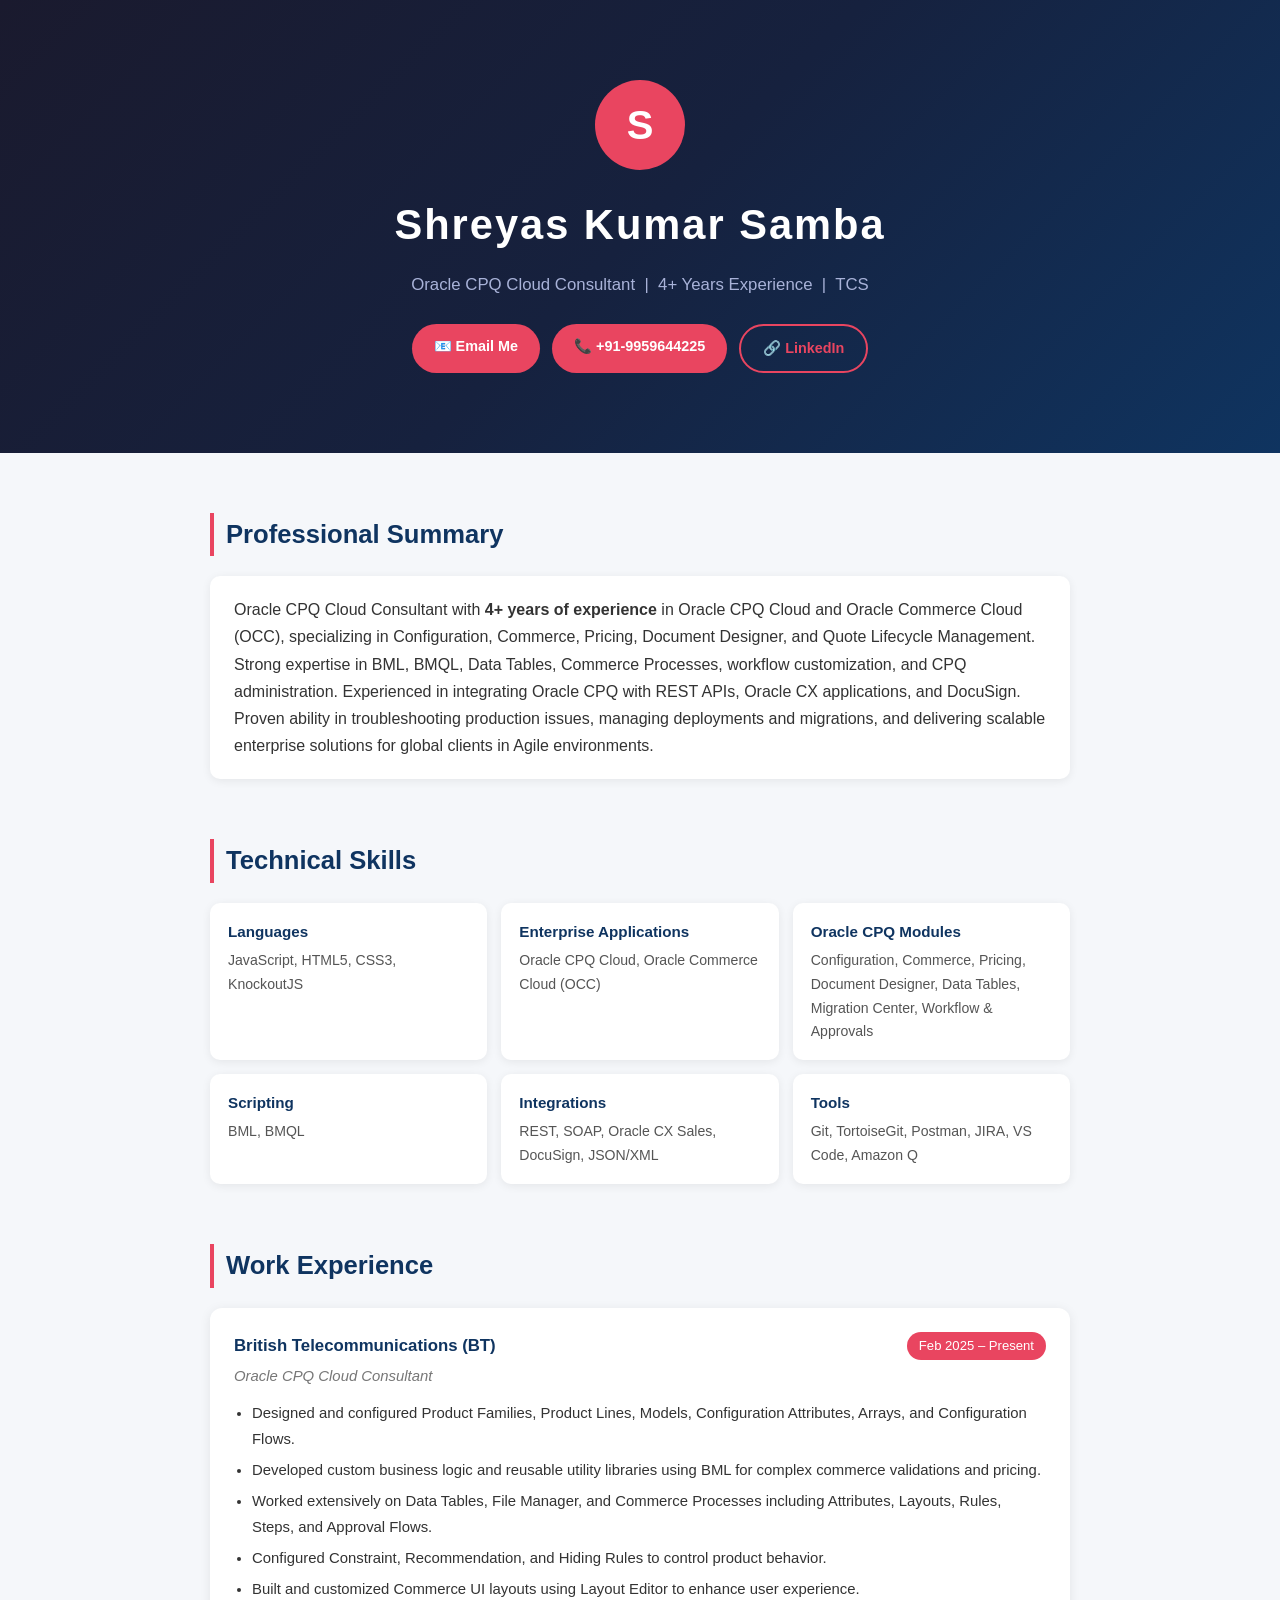
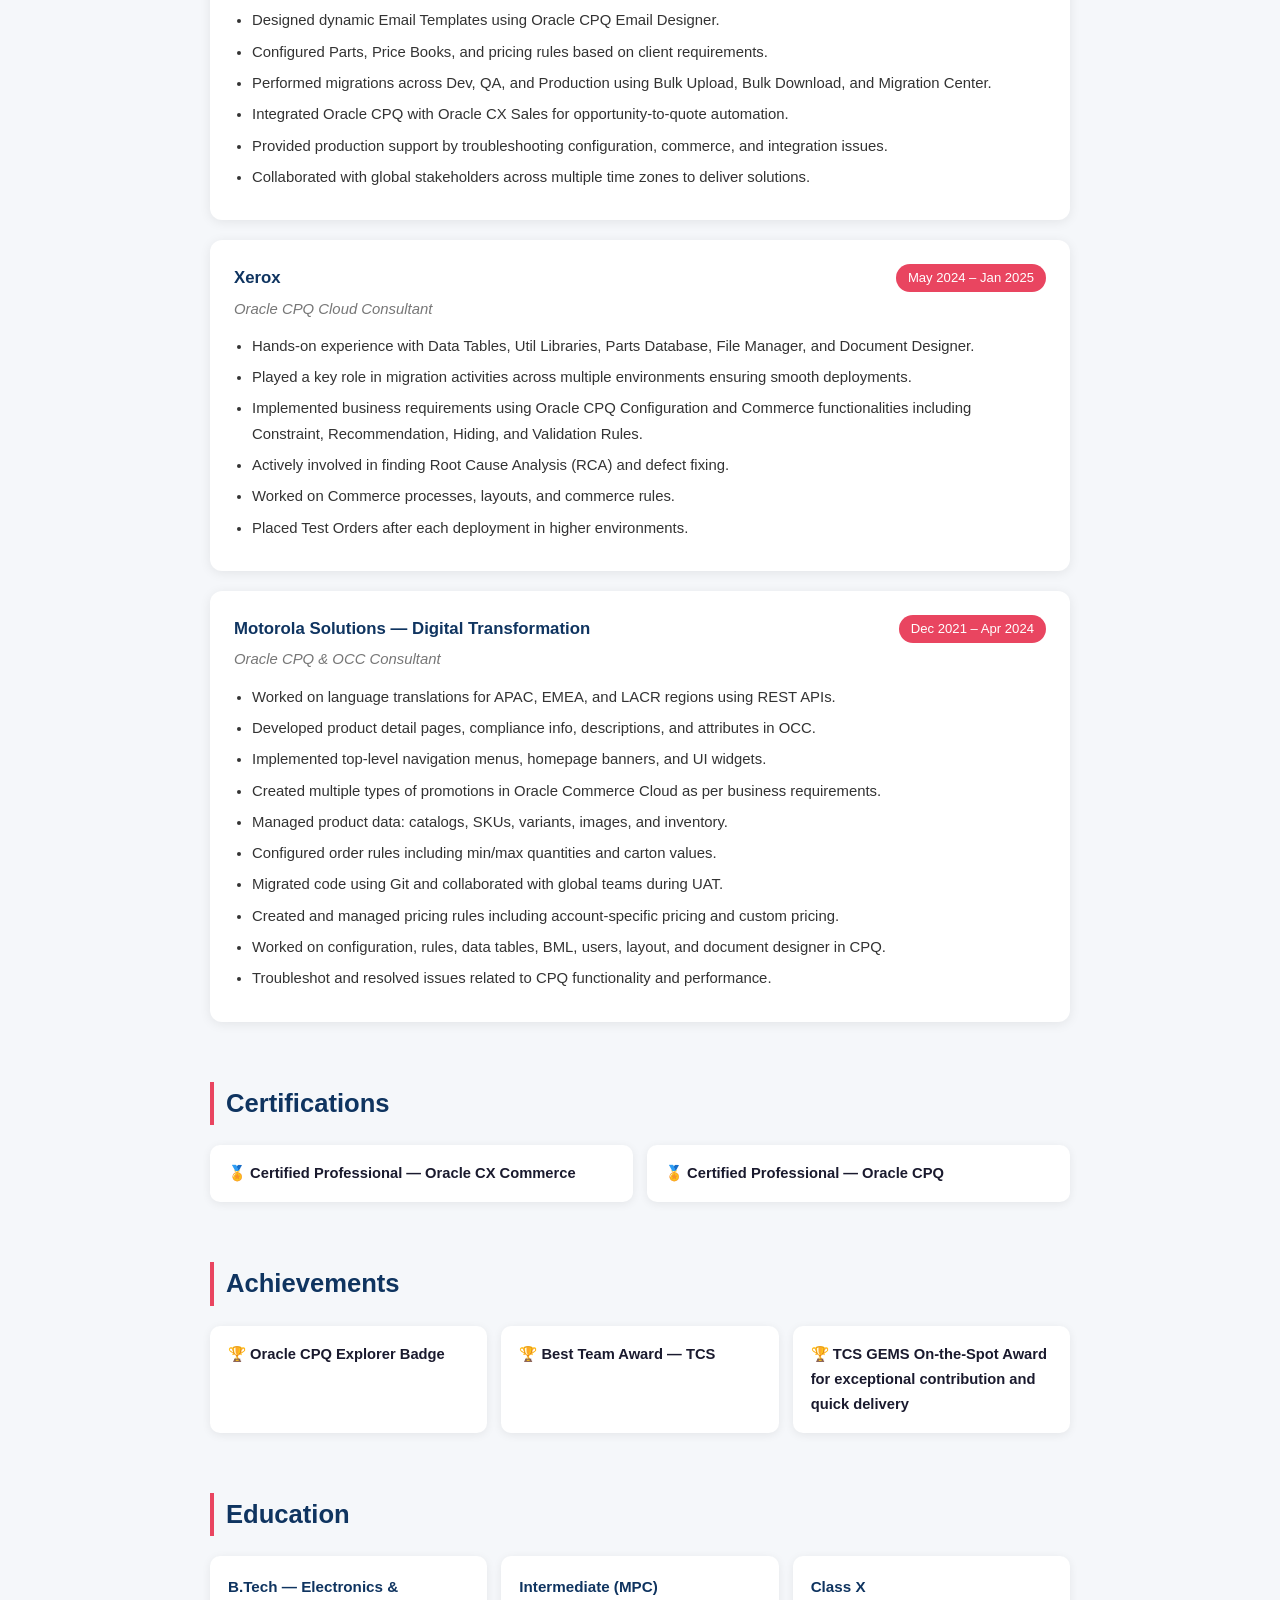
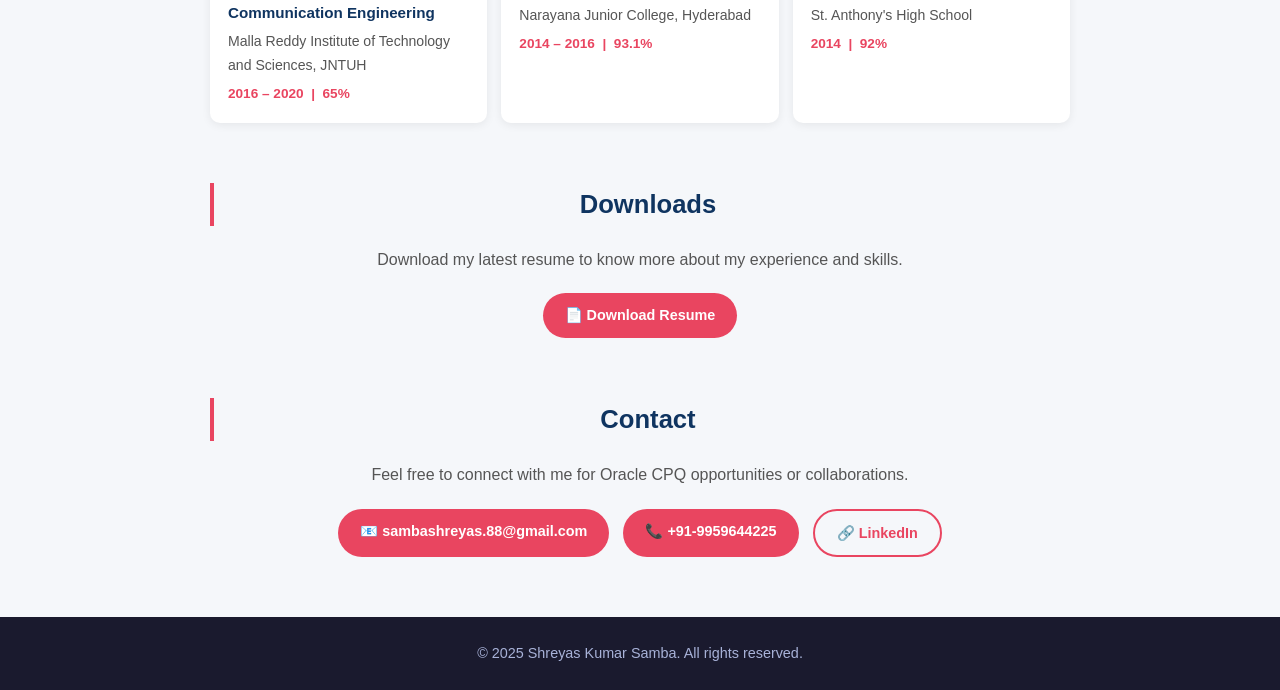
==== index.html @ 745cfd51 "Add files via upload" ====
<!DOCTYPE html>
<html lang="en">
<head>
  <meta charset="UTF-8" />
  <meta name="viewport" content="width=device-width, initial-scale=1.0"/>
  <title>Shreyas Kumar Samba | Oracle CPQ Consultant</title>
  <link rel="stylesheet" href="style.css" />
</head>
<body>

  <header>
    <div class="hero">
      <div class="avatar">S</div>
      <h1>Shreyas Kumar Samba</h1>
      <p class="tagline">Oracle CPQ Cloud Consultant &nbsp;|&nbsp; 4+ Years Experience &nbsp;|&nbsp; TCS</p>
      <div class="hero-links">
        <a href="mailto:sambashreyas.88@gmail.com" class="btn">📧 Email Me</a>
        <a href="tel:+919959644225" class="btn">📞 +91-9959644225</a>
        <a href="https://linkedin.com/in/samba-shreyas-kumar" target="_blank" class="btn outline">🔗 LinkedIn</a>
      </div>
    </div>
  </header>

  <section id="summary">
    <h2>Professional Summary</h2>
    <p>
      Oracle CPQ Cloud Consultant with <strong>4+ years of experience</strong> in Oracle CPQ Cloud and Oracle Commerce Cloud (OCC),
      specializing in Configuration, Commerce, Pricing, Document Designer, and Quote Lifecycle Management.
      Strong expertise in BML, BMQL, Data Tables, Commerce Processes, workflow customization, and CPQ administration.
      Experienced in integrating Oracle CPQ with REST APIs, Oracle CX applications, and DocuSign.
      Proven ability in troubleshooting production issues, managing deployments and migrations, and delivering scalable
      enterprise solutions for global clients in Agile environments.
    </p>
  </section>

  <section id="skills">
    <h2>Technical Skills</h2>
    <div class="skills-grid">
      <div class="skill-card">
        <div class="skill-title">Languages</div>
        <div class="skill-desc">JavaScript, HTML5, CSS3, KnockoutJS</div>
      </div>
      <div class="skill-card">
        <div class="skill-title">Enterprise Applications</div>
        <div class="skill-desc">Oracle CPQ Cloud, Oracle Commerce Cloud (OCC)</div>
      </div>
      <div class="skill-card">
        <div class="skill-title">Oracle CPQ Modules</div>
        <div class="skill-desc">Configuration, Commerce, Pricing, Document Designer, Data Tables, Migration Center, Workflow & Approvals</div>
      </div>
      <div class="skill-card">
        <div class="skill-title">Scripting</div>
        <div class="skill-desc">BML, BMQL</div>
      </div>
      <div class="skill-card">
        <div class="skill-title">Integrations</div>
        <div class="skill-desc">REST, SOAP, Oracle CX Sales, DocuSign, JSON/XML</div>
      </div>
      <div class="skill-card">
        <div class="skill-title">Tools</div>
        <div class="skill-desc">Git, TortoiseGit, Postman, JIRA, VS Code, Amazon Q</div>
      </div>
    </div>
  </section>

  <section id="experience">
    <h2>Work Experience</h2>

    <div class="exp-card">
      <div class="exp-header">
        <span class="company">British Telecommunications (BT)</span>
        <span class="duration">Feb 2025 – Present</span>
      </div>
      <p class="role">Oracle CPQ Cloud Consultant</p>
      <ul>
        <li>Designed and configured Product Families, Product Lines, Models, Configuration Attributes, Arrays, and Configuration Flows.</li>
        <li>Developed custom business logic and reusable utility libraries using BML for complex commerce validations and pricing.</li>
        <li>Worked extensively on Data Tables, File Manager, and Commerce Processes including Attributes, Layouts, Rules, Steps, and Approval Flows.</li>
        <li>Configured Constraint, Recommendation, and Hiding Rules to control product behavior.</li>
        <li>Built and customized Commerce UI layouts using Layout Editor to enhance user experience.</li>
        <li>Designed dynamic Email Templates using Oracle CPQ Email Designer.</li>
        <li>Configured Parts, Price Books, and pricing rules based on client requirements.</li>
        <li>Performed migrations across Dev, QA, and Production using Bulk Upload, Bulk Download, and Migration Center.</li>
        <li>Integrated Oracle CPQ with Oracle CX Sales for opportunity-to-quote automation.</li>
        <li>Provided production support by troubleshooting configuration, commerce, and integration issues.</li>
        <li>Collaborated with global stakeholders across multiple time zones to deliver solutions.</li>
      </ul>
    </div>

    <div class="exp-card">
      <div class="exp-header">
        <span class="company">Xerox</span>
        <span class="duration">May 2024 – Jan 2025</span>
      </div>
      <p class="role">Oracle CPQ Cloud Consultant</p>
      <ul>
        <li>Hands-on experience with Data Tables, Util Libraries, Parts Database, File Manager, and Document Designer.</li>
        <li>Played a key role in migration activities across multiple environments ensuring smooth deployments.</li>
        <li>Implemented business requirements using Oracle CPQ Configuration and Commerce functionalities including Constraint, Recommendation, Hiding, and Validation Rules.</li>
        <li>Actively involved in finding Root Cause Analysis (RCA) and defect fixing.</li>
        <li>Worked on Commerce processes, layouts, and commerce rules.</li>
        <li>Placed Test Orders after each deployment in higher environments.</li>
      </ul>
    </div>

    <div class="exp-card">
      <div class="exp-header">
        <span class="company">Motorola Solutions — Digital Transformation</span>
        <span class="duration">Dec 2021 – Apr 2024</span>
      </div>
      <p class="role">Oracle CPQ & OCC Consultant</p>
      <ul>
        <li>Worked on language translations for APAC, EMEA, and LACR regions using REST APIs.</li>
        <li>Developed product detail pages, compliance info, descriptions, and attributes in OCC.</li>
        <li>Implemented top-level navigation menus, homepage banners, and UI widgets.</li>
        <li>Created multiple types of promotions in Oracle Commerce Cloud as per business requirements.</li>
        <li>Managed product data: catalogs, SKUs, variants, images, and inventory.</li>
        <li>Configured order rules including min/max quantities and carton values.</li>
        <li>Migrated code using Git and collaborated with global teams during UAT.</li>
        <li>Created and managed pricing rules including account-specific pricing and custom pricing.</li>
        <li>Worked on configuration, rules, data tables, BML, users, layout, and document designer in CPQ.</li>
        <li>Troubleshot and resolved issues related to CPQ functionality and performance.</li>
      </ul>
    </div>
  </section>

  <section id="certifications">
    <h2>Certifications</h2>
    <div class="cert-grid">
      <div class="cert-card">🏅 Certified Professional — Oracle CX Commerce</div>
      <div class="cert-card">🏅 Certified Professional — Oracle CPQ</div>
    </div>
  </section>

  <section id="achievements">
    <h2>Achievements</h2>
    <div class="cert-grid">
      <div class="cert-card">🏆 Oracle CPQ Explorer Badge</div>
      <div class="cert-card">🏆 Best Team Award — TCS</div>
      <div class="cert-card">🏆 TCS GEMS On-the-Spot Award for exceptional contribution and quick delivery</div>
    </div>
  </section>

  <section id="education">
    <h2>Education</h2>
    <div class="edu-grid">
      <div class="edu-card">
        <div class="edu-title">B.Tech — Electronics & Communication Engineering</div>
        <div class="edu-school">Malla Reddy Institute of Technology and Sciences, JNTUH</div>
        <div class="edu-year">2016 – 2020 &nbsp;|&nbsp; 65%</div>
      </div>
      <div class="edu-card">
        <div class="edu-title">Intermediate (MPC)</div>
        <div class="edu-school">Narayana Junior College, Hyderabad</div>
        <div class="edu-year">2014 – 2016 &nbsp;|&nbsp; 93.1%</div>
      </div>
      <div class="edu-card">
        <div class="edu-title">Class X</div>
        <div class="edu-school">St. Anthony's High School</div>
        <div class="edu-year">2014 &nbsp;|&nbsp; 92%</div>
      </div>
    </div>
  </section>

  <section id="downloads">
    <h2>Downloads</h2>
    <p>Download my latest resume to know more about my experience and skills.</p>
    <a href="ShreyasCPQ1.pdf" download class="btn">📄 Download Resume</a>
  </section>

  <section id="contact">
    <h2>Contact</h2>
    <p>Feel free to connect with me for Oracle CPQ opportunities or collaborations.</p>
    <div class="contact-links">
      <a href="mailto:sambashreyas.88@gmail.com" class="btn">📧 sambashreyas.88@gmail.com</a>
      <a href="tel:+919959644225" class="btn">📞 +91-9959644225</a>
      <a href="https://linkedin.com/in/samba-shreyas-kumar" target="_blank" class="btn outline">🔗 LinkedIn</a>
    </div>
  </section>

  <footer>
    <p>© 2025 Shreyas Kumar Samba. All rights reserved.</p>
  </footer>

</body>
</html>
---- style.css ----
* {
  margin: 0;
  padding: 0;
  box-sizing: border-box;
}

body {
  font-family: 'Segoe UI', sans-serif;
  color: #1a1a2e;
  background: #f5f7fa;
  line-height: 1.7;
}

/* HEADER */
header {
  background: linear-gradient(135deg, #1a1a2e, #16213e, #0f3460);
  color: white;
  text-align: center;
  padding: 80px 20px;
}

.avatar {
  width: 90px;
  height: 90px;
  background: #e94560;
  border-radius: 50%;
  font-size: 2.5rem;
  font-weight: bold;
  display: flex;
  align-items: center;
  justify-content: center;
  margin: 0 auto 20px;
  color: white;
}

header h1 {
  font-size: 2.6rem;
  letter-spacing: 2px;
}

.tagline {
  margin: 10px 0 25px;
  font-size: 1.05rem;
  color: #a8b2d8;
}

.hero-links {
  display: flex;
  justify-content: center;
  flex-wrap: wrap;
  gap: 12px;
}

/* BUTTONS */
.btn {
  display: inline-block;
  padding: 10px 22px;
  background: #e94560;
  color: white;
  border-radius: 30px;
  text-decoration: none;
  font-weight: 600;
  font-size: 0.9rem;
  transition: background 0.3s;
}

.btn:hover { background: #c73652; }

.btn.outline {
  background: transparent;
  border: 2px solid #e94560;
  color: #e94560;
}

.btn.outline:hover {
  background: #e94560;
  color: white;
}

/* SECTIONS */
section {
  max-width: 900px;
  margin: 60px auto;
  padding: 0 20px;
}

section h2 {
  font-size: 1.6rem;
  margin-bottom: 20px;
  color: #0f3460;
  border-left: 4px solid #e94560;
  padding-left: 12px;
}

/* SUMMARY */
#summary p {
  background: white;
  padding: 20px 24px;
  border-radius: 10px;
  box-shadow: 0 2px 10px rgba(0,0,0,0.07);
  color: #333;
}

/* SKILLS */
.skills-grid {
  display: grid;
  grid-template-columns: repeat(auto-fit, minmax(260px, 1fr));
  gap: 14px;
}

.skill-card {
  background: white;
  border-radius: 10px;
  padding: 16px 18px;
  box-shadow: 0 2px 10px rgba(0,0,0,0.07);
}

.skill-title {
  font-weight: 700;
  color: #0f3460;
  margin-bottom: 4px;
  font-size: 0.95rem;
}

.skill-desc {
  color: #555;
  font-size: 0.88rem;
}

/* EXPERIENCE */
.exp-card {
  background: white;
  border-radius: 12px;
  padding: 24px;
  box-shadow: 0 2px 12px rgba(0,0,0,0.08);
  margin-bottom: 20px;
}

.exp-header {
  display: flex;
  justify-content: space-between;
  align-items: center;
  flex-wrap: wrap;
  margin-bottom: 4px;
}

.company {
  font-size: 1.05rem;
  font-weight: 700;
  color: #0f3460;
}

.duration {
  background: #e94560;
  color: white;
  padding: 3px 12px;
  border-radius: 20px;
  font-size: 0.82rem;
}

.role {
  color: #777;
  margin-bottom: 12px;
  font-style: italic;
  font-size: 0.93rem;
}

.exp-card ul {
  padding-left: 18px;
}

.exp-card li {
  margin-bottom: 6px;
  color: #333;
  font-size: 0.93rem;
}

/* CERTIFICATIONS & ACHIEVEMENTS */
.cert-grid {
  display: grid;
  grid-template-columns: repeat(auto-fit, minmax(240px, 1fr));
  gap: 14px;
}

.cert-card {
  background: white;
  border-radius: 10px;
  padding: 16px 18px;
  font-weight: 600;
  font-size: 0.92rem;
  box-shadow: 0 2px 10px rgba(0,0,0,0.07);
  color: #1a1a2e;
}

/* EDUCATION */
.edu-grid {
  display: grid;
  grid-template-columns: repeat(auto-fit, minmax(240px, 1fr));
  gap: 14px;
}

.edu-card {
  background: white;
  border-radius: 10px;
  padding: 18px;
  box-shadow: 0 2px 10px rgba(0,0,0,0.07);
}

.edu-title {
  font-weight: 700;
  color: #0f3460;
  margin-bottom: 4px;
  font-size: 0.95rem;
}

.edu-school {
  color: #555;
  font-size: 0.88rem;
  margin-bottom: 4px;
}

.edu-year {
  color: #e94560;
  font-size: 0.85rem;
  font-weight: 600;
}

/* DOWNLOADS & CONTACT */
#downloads, #contact {
  text-align: center;
}

#downloads p, #contact p {
  margin-bottom: 20px;
  color: #555;
}

.contact-links {
  display: flex;
  justify-content: center;
  gap: 14px;
  flex-wrap: wrap;
}

/* FOOTER */
footer {
  text-align: center;
  padding: 24px;
  background: #1a1a2e;
  color: #a8b2d8;
  font-size: 0.9rem;
}
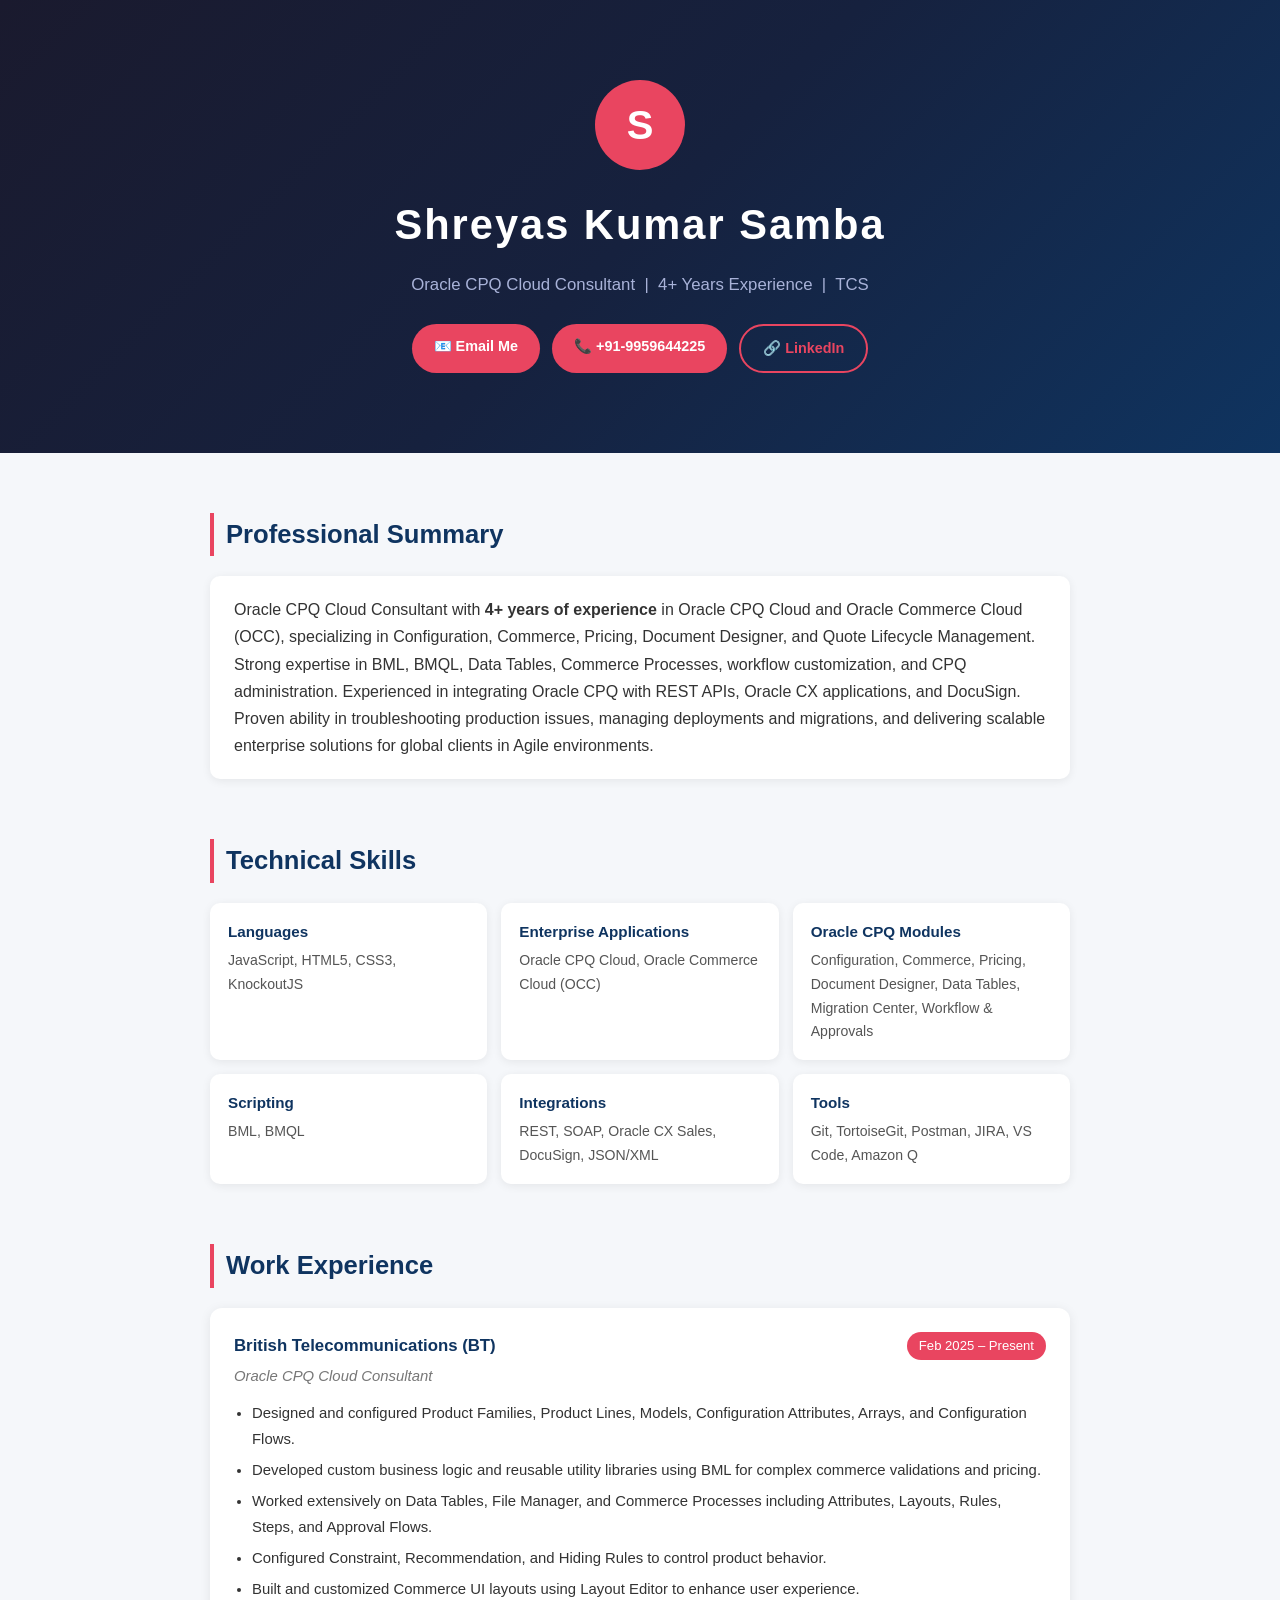
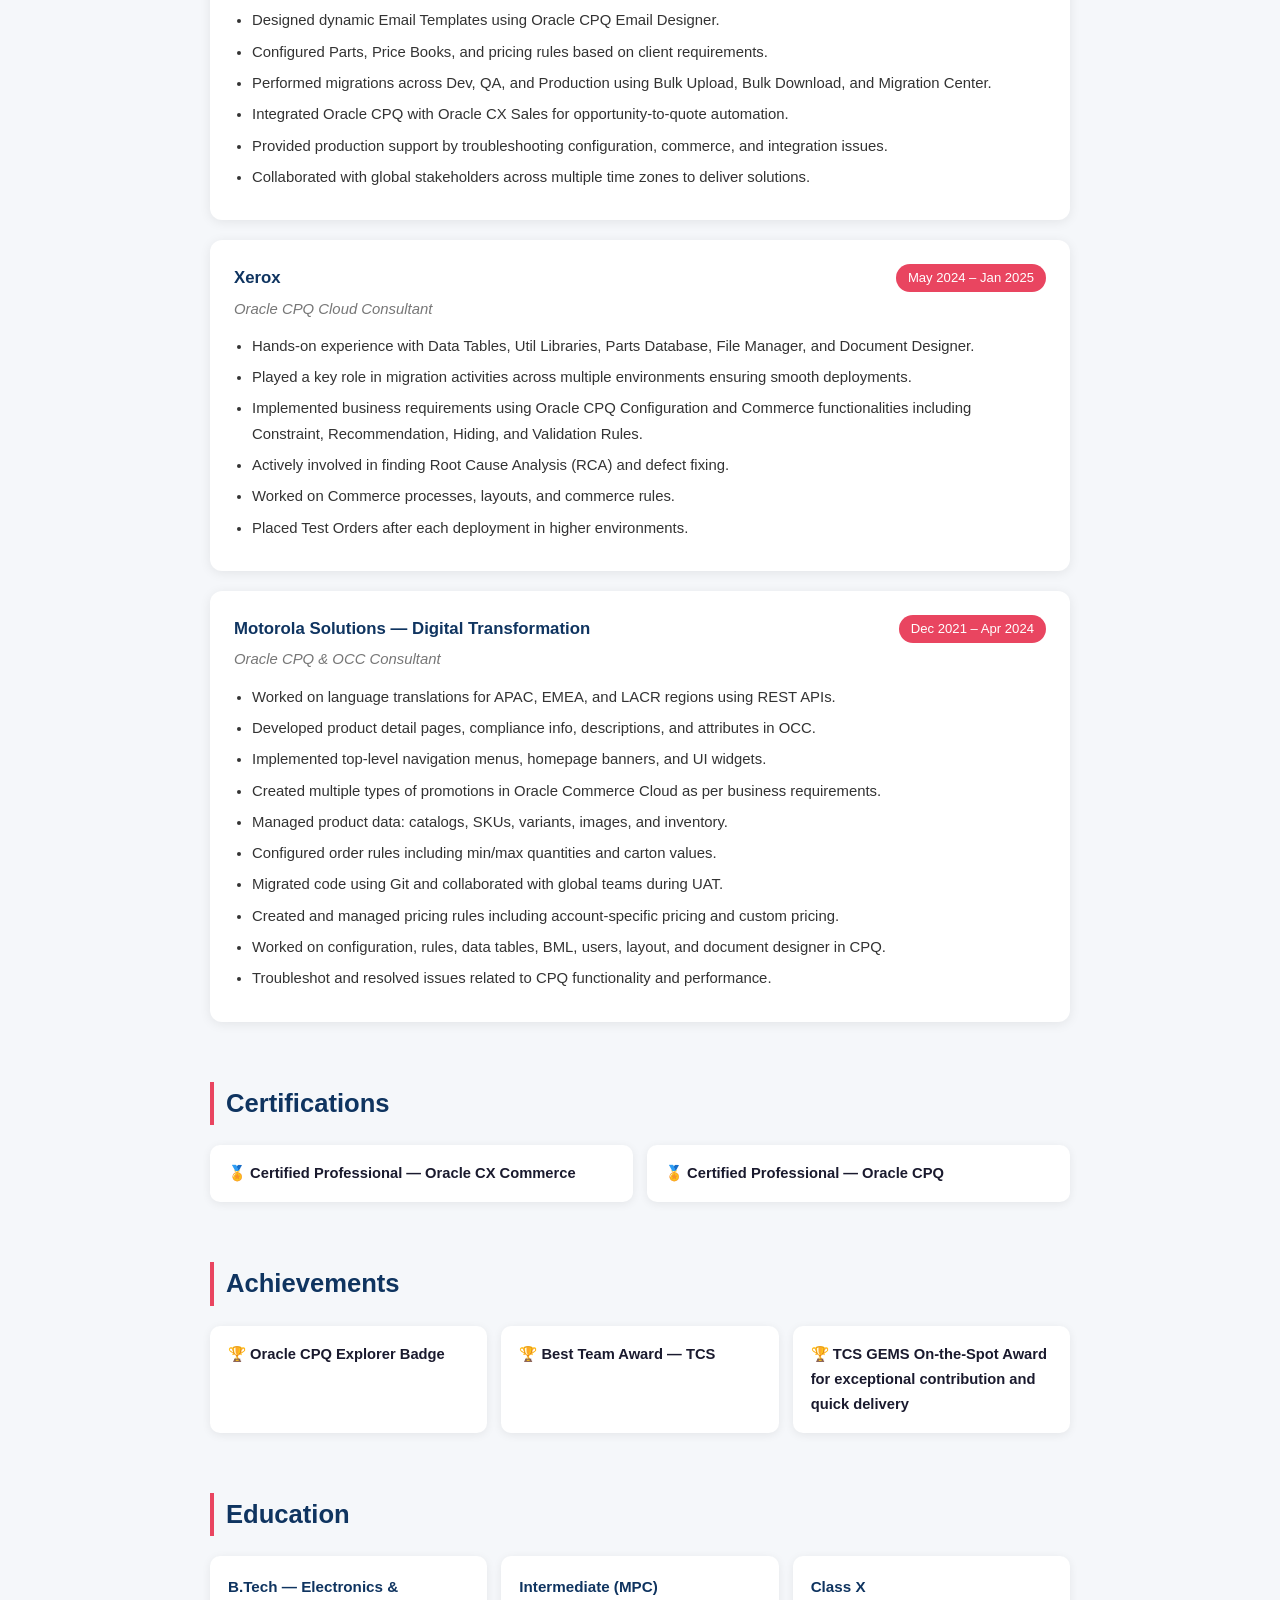
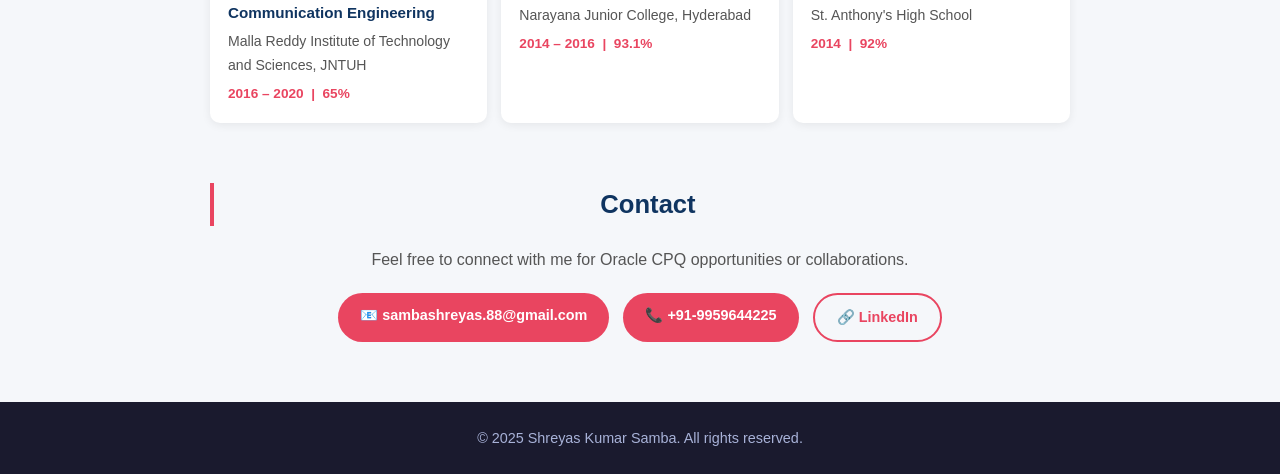
==== commit 21b0ba63: "Add files via upload" ====
--- a/index.html
+++ b/index.html
@@ -162,12 +162,6 @@
     </div>
   </section>
 
-  <section id="downloads">
-    <h2>Downloads</h2>
-    <p>Download my latest resume to know more about my experience and skills.</p>
-    <a href="ShreyasCPQ1.pdf" download class="btn">📄 Download Resume</a>
-  </section>
-
   <section id="contact">
     <h2>Contact</h2>
     <p>Feel free to connect with me for Oracle CPQ opportunities or collaborations.</p>
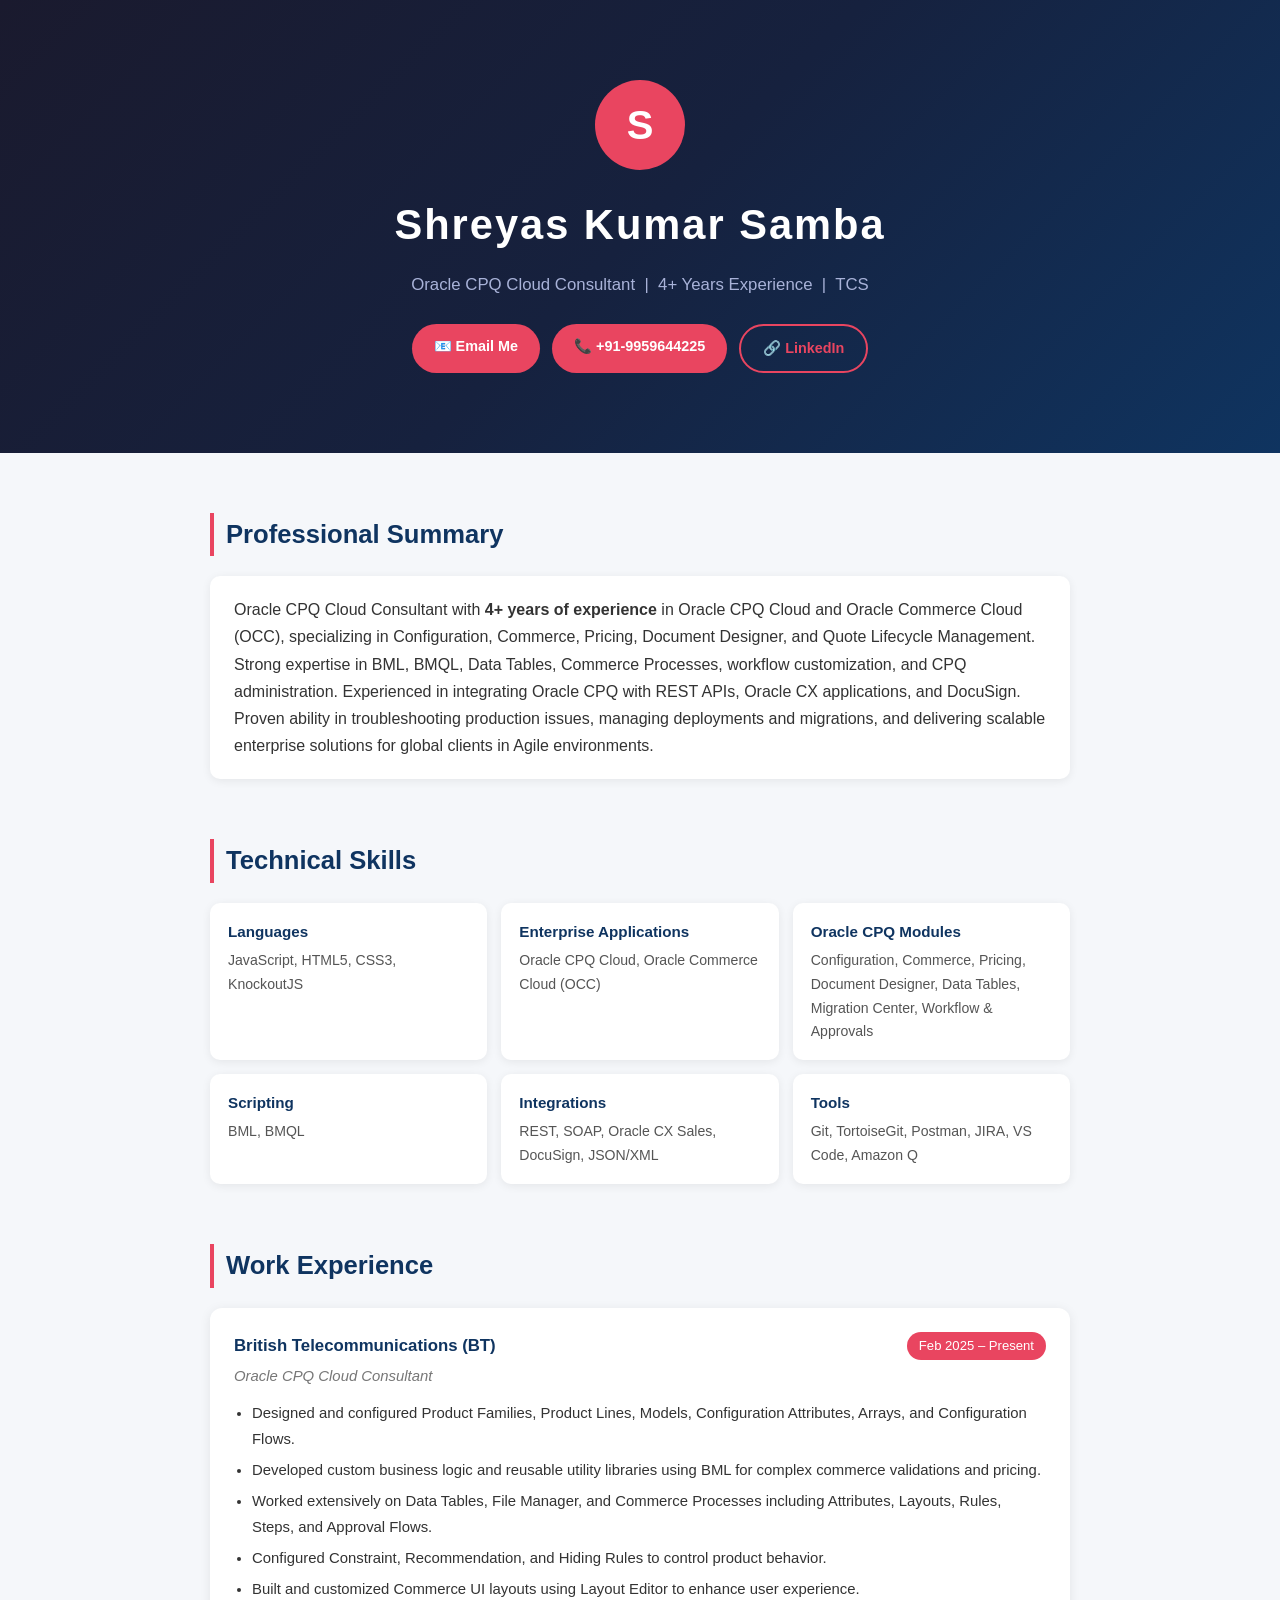
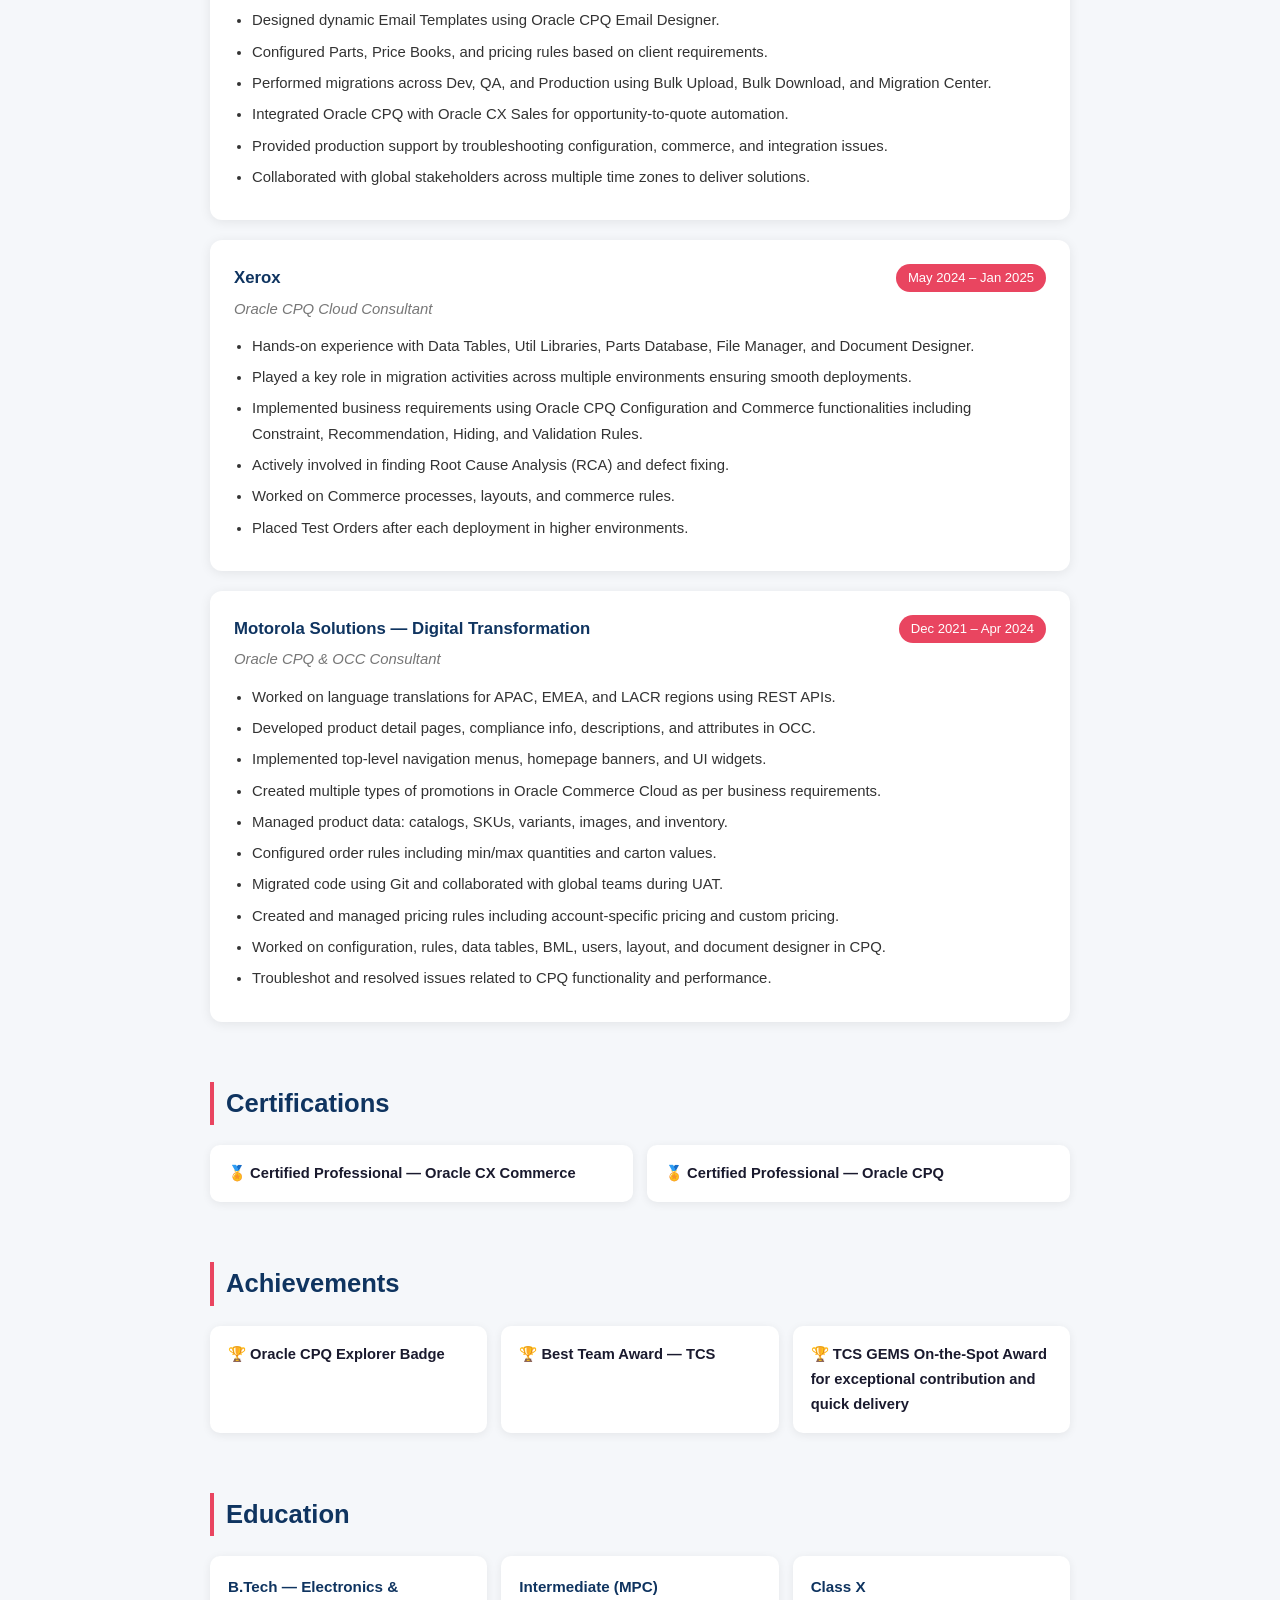
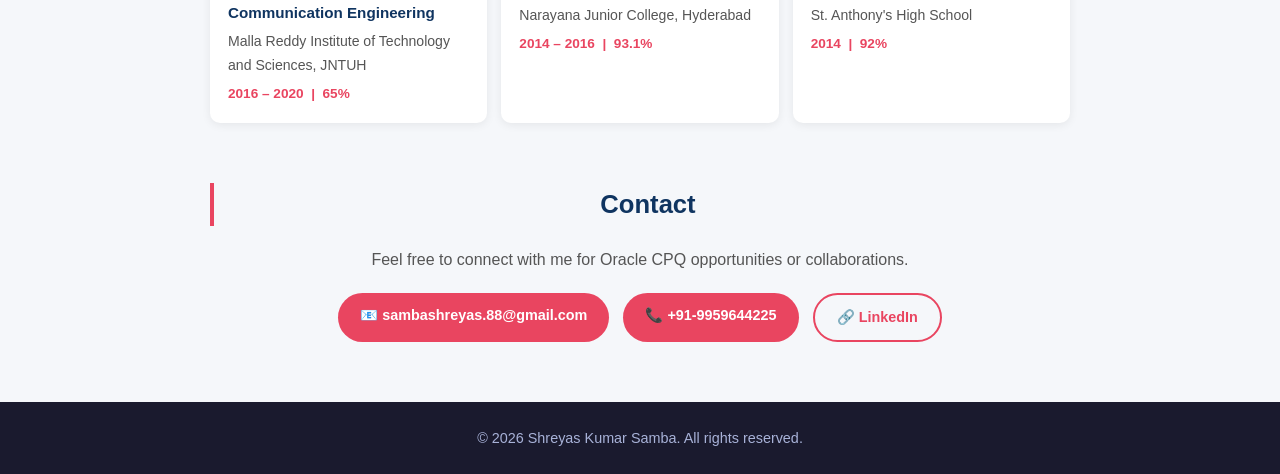
==== commit 36aeb94b: "Add files via upload" ====
--- a/index.html
+++ b/index.html
@@ -4,6 +4,7 @@
   <meta charset="UTF-8" />
   <meta name="viewport" content="width=device-width, initial-scale=1.0"/>
   <title>Shreyas Kumar Samba | Oracle CPQ Consultant</title>
+  <meta name="google-site-verification" content="IUGCr2jCLWERXifQiDgYGPUq7gifTzPBpr88OVLPXbc" />
   <link rel="stylesheet" href="style.css" />
 </head>
 <body>
@@ -173,7 +174,7 @@
   </section>
 
   <footer>
-    <p>© 2025 Shreyas Kumar Samba. All rights reserved.</p>
+    <p>© 2026 Shreyas Kumar Samba. All rights reserved.</p>
   </footer>
 
 </body>
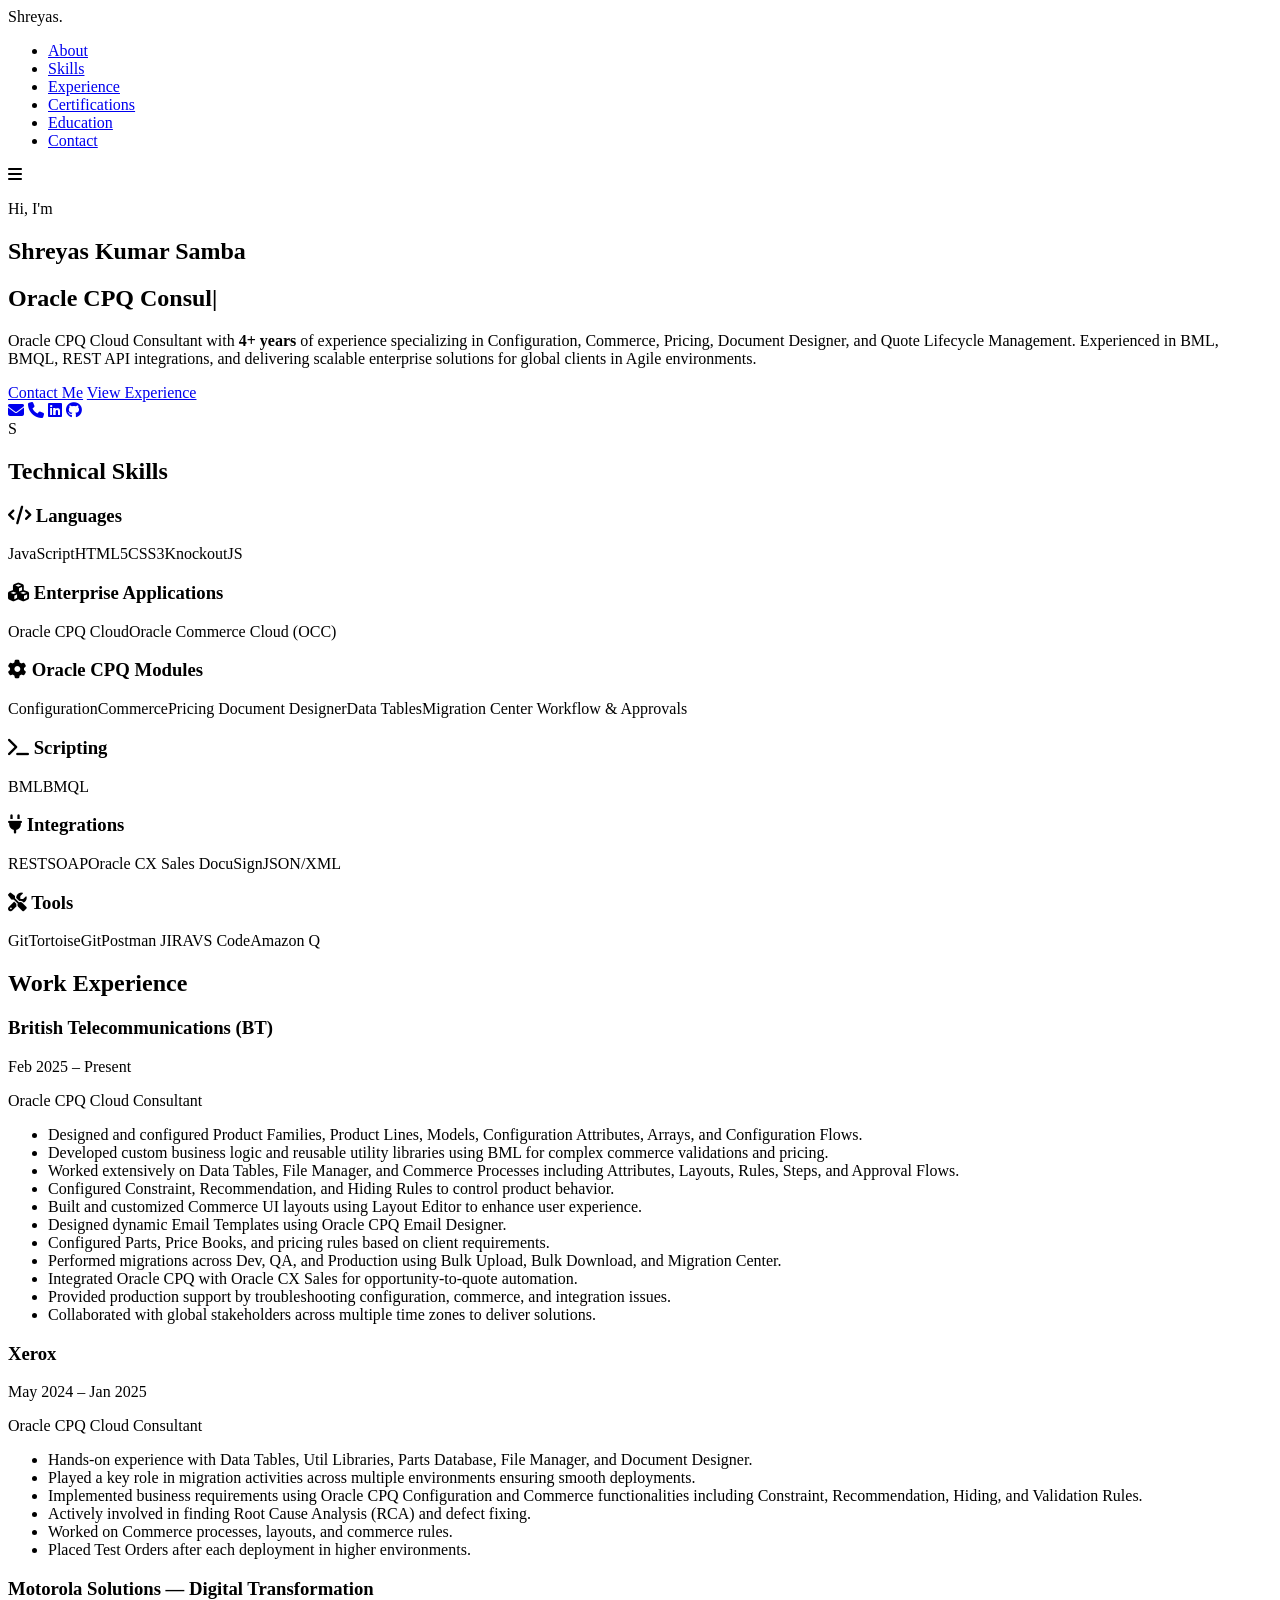
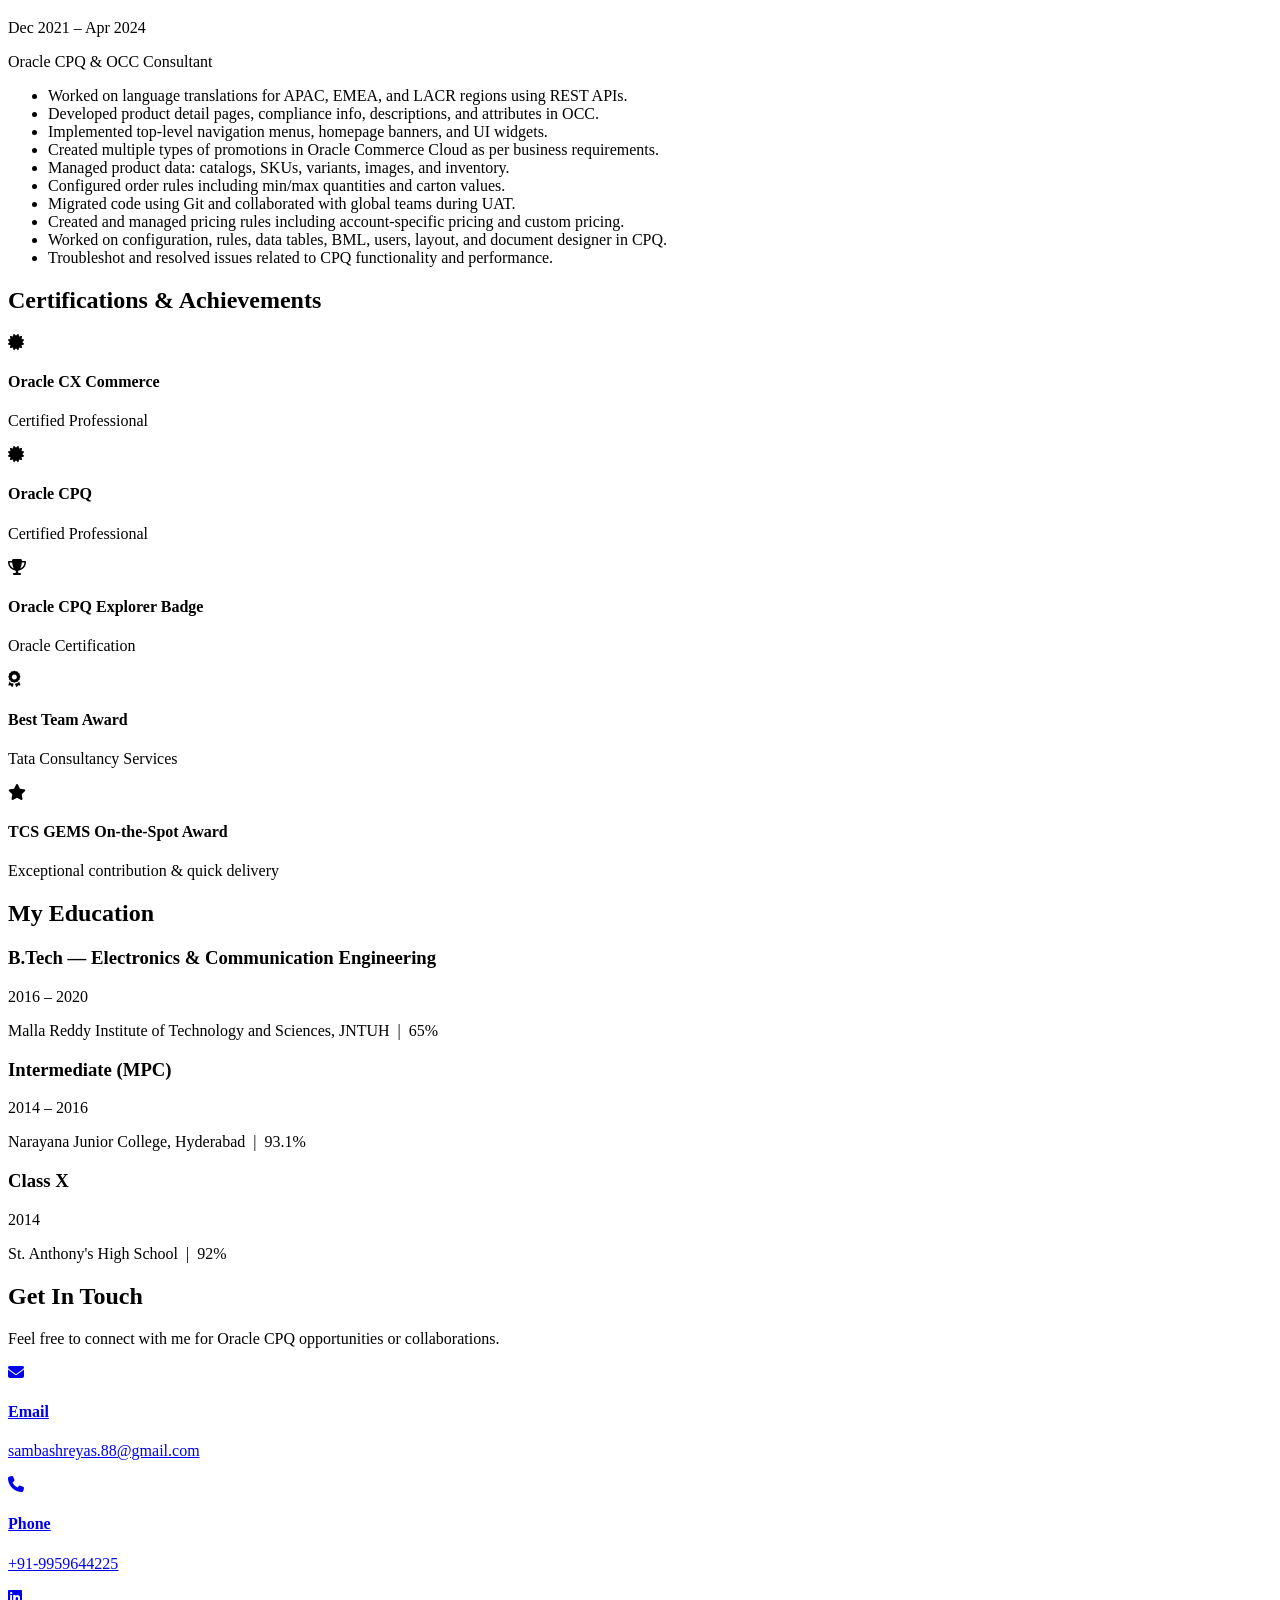
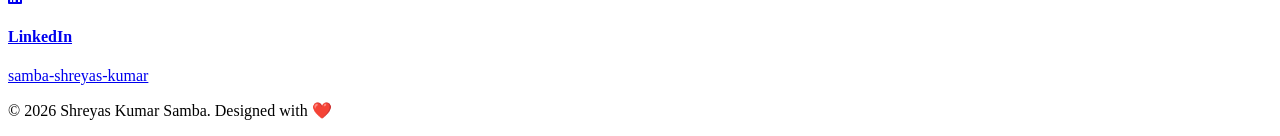
==== commit 627aff07: "Add files via upload" ====
--- a/index.html
+++ b/index.html
@@ -6,176 +6,316 @@
   <title>Shreyas Kumar Samba | Oracle CPQ Consultant</title>
   <meta name="google-site-verification" content="IUGCr2jCLWERXifQiDgYGPUq7gifTzPBpr88OVLPXbc" />
   <link rel="stylesheet" href="style.css" />
+  <link href="https://fonts.googleapis.com/css2?family=Poppins:wght@300;400;500;600;700&display=swap" rel="stylesheet"/>
+  <link rel="stylesheet" href="https://cdnjs.cloudflare.com/ajax/libs/font-awesome/6.4.0/css/all.min.css"/>
 </head>
 <body>
 
-  <header>
-    <div class="hero">
-      <div class="avatar">S</div>
-      <h1>Shreyas Kumar Samba</h1>
-      <p class="tagline">Oracle CPQ Cloud Consultant &nbsp;|&nbsp; 4+ Years Experience &nbsp;|&nbsp; TCS</p>
-      <div class="hero-links">
-        <a href="mailto:sambashreyas.88@gmail.com" class="btn">📧 Email Me</a>
-        <a href="tel:+919959644225" class="btn">📞 +91-9959644225</a>
-        <a href="https://linkedin.com/in/samba-shreyas-kumar" target="_blank" class="btn outline">🔗 LinkedIn</a>
-      </div>
-    </div>
-  </header>
-
-  <section id="summary">
-    <h2>Professional Summary</h2>
-    <p>
-      Oracle CPQ Cloud Consultant with <strong>4+ years of experience</strong> in Oracle CPQ Cloud and Oracle Commerce Cloud (OCC),
-      specializing in Configuration, Commerce, Pricing, Document Designer, and Quote Lifecycle Management.
-      Strong expertise in BML, BMQL, Data Tables, Commerce Processes, workflow customization, and CPQ administration.
-      Experienced in integrating Oracle CPQ with REST APIs, Oracle CX applications, and DocuSign.
-      Proven ability in troubleshooting production issues, managing deployments and migrations, and delivering scalable
-      enterprise solutions for global clients in Agile environments.
-    </p>
-  </section>
-
-  <section id="skills">
-    <h2>Technical Skills</h2>
-    <div class="skills-grid">
-      <div class="skill-card">
-        <div class="skill-title">Languages</div>
-        <div class="skill-desc">JavaScript, HTML5, CSS3, KnockoutJS</div>
-      </div>
-      <div class="skill-card">
-        <div class="skill-title">Enterprise Applications</div>
-        <div class="skill-desc">Oracle CPQ Cloud, Oracle Commerce Cloud (OCC)</div>
-      </div>
-      <div class="skill-card">
-        <div class="skill-title">Oracle CPQ Modules</div>
-        <div class="skill-desc">Configuration, Commerce, Pricing, Document Designer, Data Tables, Migration Center, Workflow & Approvals</div>
-      </div>
-      <div class="skill-card">
-        <div class="skill-title">Scripting</div>
-        <div class="skill-desc">BML, BMQL</div>
-      </div>
-      <div class="skill-card">
-        <div class="skill-title">Integrations</div>
-        <div class="skill-desc">REST, SOAP, Oracle CX Sales, DocuSign, JSON/XML</div>
-      </div>
-      <div class="skill-card">
-        <div class="skill-title">Tools</div>
-        <div class="skill-desc">Git, TortoiseGit, Postman, JIRA, VS Code, Amazon Q</div>
-      </div>
-    </div>
-  </section>
-
-  <section id="experience">
-    <h2>Work Experience</h2>
-
-    <div class="exp-card">
-      <div class="exp-header">
-        <span class="company">British Telecommunications (BT)</span>
-        <span class="duration">Feb 2025 – Present</span>
-      </div>
-      <p class="role">Oracle CPQ Cloud Consultant</p>
-      <ul>
-        <li>Designed and configured Product Families, Product Lines, Models, Configuration Attributes, Arrays, and Configuration Flows.</li>
-        <li>Developed custom business logic and reusable utility libraries using BML for complex commerce validations and pricing.</li>
-        <li>Worked extensively on Data Tables, File Manager, and Commerce Processes including Attributes, Layouts, Rules, Steps, and Approval Flows.</li>
-        <li>Configured Constraint, Recommendation, and Hiding Rules to control product behavior.</li>
-        <li>Built and customized Commerce UI layouts using Layout Editor to enhance user experience.</li>
-        <li>Designed dynamic Email Templates using Oracle CPQ Email Designer.</li>
-        <li>Configured Parts, Price Books, and pricing rules based on client requirements.</li>
-        <li>Performed migrations across Dev, QA, and Production using Bulk Upload, Bulk Download, and Migration Center.</li>
-        <li>Integrated Oracle CPQ with Oracle CX Sales for opportunity-to-quote automation.</li>
-        <li>Provided production support by troubleshooting configuration, commerce, and integration issues.</li>
-        <li>Collaborated with global stakeholders across multiple time zones to deliver solutions.</li>
-      </ul>
-    </div>
-
-    <div class="exp-card">
-      <div class="exp-header">
-        <span class="company">Xerox</span>
-        <span class="duration">May 2024 – Jan 2025</span>
-      </div>
-      <p class="role">Oracle CPQ Cloud Consultant</p>
-      <ul>
-        <li>Hands-on experience with Data Tables, Util Libraries, Parts Database, File Manager, and Document Designer.</li>
-        <li>Played a key role in migration activities across multiple environments ensuring smooth deployments.</li>
-        <li>Implemented business requirements using Oracle CPQ Configuration and Commerce functionalities including Constraint, Recommendation, Hiding, and Validation Rules.</li>
-        <li>Actively involved in finding Root Cause Analysis (RCA) and defect fixing.</li>
-        <li>Worked on Commerce processes, layouts, and commerce rules.</li>
-        <li>Placed Test Orders after each deployment in higher environments.</li>
-      </ul>
-    </div>
-
-    <div class="exp-card">
-      <div class="exp-header">
-        <span class="company">Motorola Solutions — Digital Transformation</span>
-        <span class="duration">Dec 2021 – Apr 2024</span>
-      </div>
-      <p class="role">Oracle CPQ & OCC Consultant</p>
-      <ul>
-        <li>Worked on language translations for APAC, EMEA, and LACR regions using REST APIs.</li>
-        <li>Developed product detail pages, compliance info, descriptions, and attributes in OCC.</li>
-        <li>Implemented top-level navigation menus, homepage banners, and UI widgets.</li>
-        <li>Created multiple types of promotions in Oracle Commerce Cloud as per business requirements.</li>
-        <li>Managed product data: catalogs, SKUs, variants, images, and inventory.</li>
-        <li>Configured order rules including min/max quantities and carton values.</li>
-        <li>Migrated code using Git and collaborated with global teams during UAT.</li>
-        <li>Created and managed pricing rules including account-specific pricing and custom pricing.</li>
-        <li>Worked on configuration, rules, data tables, BML, users, layout, and document designer in CPQ.</li>
-        <li>Troubleshot and resolved issues related to CPQ functionality and performance.</li>
-      </ul>
-    </div>
-  </section>
-
-  <section id="certifications">
-    <h2>Certifications</h2>
-    <div class="cert-grid">
-      <div class="cert-card">🏅 Certified Professional — Oracle CX Commerce</div>
-      <div class="cert-card">🏅 Certified Professional — Oracle CPQ</div>
-    </div>
-  </section>
-
-  <section id="achievements">
-    <h2>Achievements</h2>
-    <div class="cert-grid">
-      <div class="cert-card">🏆 Oracle CPQ Explorer Badge</div>
-      <div class="cert-card">🏆 Best Team Award — TCS</div>
-      <div class="cert-card">🏆 TCS GEMS On-the-Spot Award for exceptional contribution and quick delivery</div>
-    </div>
-  </section>
-
-  <section id="education">
-    <h2>Education</h2>
-    <div class="edu-grid">
-      <div class="edu-card">
-        <div class="edu-title">B.Tech — Electronics & Communication Engineering</div>
-        <div class="edu-school">Malla Reddy Institute of Technology and Sciences, JNTUH</div>
-        <div class="edu-year">2016 – 2020 &nbsp;|&nbsp; 65%</div>
-      </div>
-      <div class="edu-card">
-        <div class="edu-title">Intermediate (MPC)</div>
-        <div class="edu-school">Narayana Junior College, Hyderabad</div>
-        <div class="edu-year">2014 – 2016 &nbsp;|&nbsp; 93.1%</div>
-      </div>
-      <div class="edu-card">
-        <div class="edu-title">Class X</div>
-        <div class="edu-school">St. Anthony's High School</div>
-        <div class="edu-year">2014 &nbsp;|&nbsp; 92%</div>
-      </div>
-    </div>
-  </section>
-
-  <section id="contact">
-    <h2>Contact</h2>
-    <p>Feel free to connect with me for Oracle CPQ opportunities or collaborations.</p>
-    <div class="contact-links">
-      <a href="mailto:sambashreyas.88@gmail.com" class="btn">📧 sambashreyas.88@gmail.com</a>
-      <a href="tel:+919959644225" class="btn">📞 +91-9959644225</a>
-      <a href="https://linkedin.com/in/samba-shreyas-kumar" target="_blank" class="btn outline">🔗 LinkedIn</a>
+  <!-- NAVBAR -->
+  <nav class="navbar">
+    <div class="nav-logo">Shreyas<span>.</span></div>
+    <ul class="nav-links">
+      <li><a href="#about">About</a></li>
+      <li><a href="#skills">Skills</a></li>
+      <li><a href="#experience">Experience</a></li>
+      <li><a href="#certifications">Certifications</a></li>
+      <li><a href="#education">Education</a></li>
+      <li><a href="#contact">Contact</a></li>
+    </ul>
+    <div class="hamburger"><i class="fas fa-bars"></i></div>
+  </nav>
+
+  <!-- HERO -->
+  <section id="about" class="hero">
+    <div class="hero-left">
+      <p class="hero-greeting">Hi, I'm</p>
+      <h1 class="hero-name">Shreyas Kumar Samba</h1>
+      <h2 class="hero-title">
+        <span class="typed-text"></span><span class="cursor">|</span>
+      </h2>
+      <p class="hero-desc">
+        Oracle CPQ Cloud Consultant with <strong>4+ years</strong> of experience specializing in
+        Configuration, Commerce, Pricing, Document Designer, and Quote Lifecycle Management.
+        Experienced in BML, BMQL, REST API integrations, and delivering scalable enterprise
+        solutions for global clients in Agile environments.
+      </p>
+      <div class="hero-btns">
+        <a href="#contact" class="btn-primary">Contact Me</a>
+        <a href="#experience" class="btn-secondary">View Experience</a>
+      </div>
+      <div class="hero-socials">
+        <a href="mailto:sambashreyas.88@gmail.com" title="Email"><i class="fas fa-envelope"></i></a>
+        <a href="tel:+919959644225" title="Phone"><i class="fas fa-phone"></i></a>
+        <a href="https://linkedin.com/in/samba-shreyas-kumar" target="_blank" title="LinkedIn"><i class="fab fa-linkedin"></i></a>
+        <a href="https://github.com/ShreyasKumarSamba" target="_blank" title="GitHub"><i class="fab fa-github"></i></a>
+      </div>
+    </div>
+    <div class="hero-right">
+      <div class="hero-img-wrapper">
+        <div class="hero-img">S</div>
+      </div>
+    </div>
+  </section>
+
+  <!-- SKILLS -->
+  <section id="skills" class="section">
+    <h2 class="section-title">Technical <span>Skills</span></h2>
+    <div class="skills-container">
+
+      <div class="skill-group">
+        <h3><i class="fas fa-code"></i> Languages</h3>
+        <div class="skill-tags">
+          <span>JavaScript</span><span>HTML5</span><span>CSS3</span><span>KnockoutJS</span>
+        </div>
+      </div>
+
+      <div class="skill-group">
+        <h3><i class="fas fa-cubes"></i> Enterprise Applications</h3>
+        <div class="skill-tags">
+          <span>Oracle CPQ Cloud</span><span>Oracle Commerce Cloud (OCC)</span>
+        </div>
+      </div>
+
+      <div class="skill-group">
+        <h3><i class="fas fa-cog"></i> Oracle CPQ Modules</h3>
+        <div class="skill-tags">
+          <span>Configuration</span><span>Commerce</span><span>Pricing</span>
+          <span>Document Designer</span><span>Data Tables</span><span>Migration Center</span>
+          <span>Workflow & Approvals</span>
+        </div>
+      </div>
+
+      <div class="skill-group">
+        <h3><i class="fas fa-terminal"></i> Scripting</h3>
+        <div class="skill-tags">
+          <span>BML</span><span>BMQL</span>
+        </div>
+      </div>
+
+      <div class="skill-group">
+        <h3><i class="fas fa-plug"></i> Integrations</h3>
+        <div class="skill-tags">
+          <span>REST</span><span>SOAP</span><span>Oracle CX Sales</span>
+          <span>DocuSign</span><span>JSON/XML</span>
+        </div>
+      </div>
+
+      <div class="skill-group">
+        <h3><i class="fas fa-tools"></i> Tools</h3>
+        <div class="skill-tags">
+          <span>Git</span><span>TortoiseGit</span><span>Postman</span>
+          <span>JIRA</span><span>VS Code</span><span>Amazon Q</span>
+        </div>
+      </div>
+
+    </div>
+  </section>
+
+  <!-- EXPERIENCE -->
+  <section id="experience" class="section section-alt">
+    <h2 class="section-title">Work <span>Experience</span></h2>
+    <div class="timeline">
+
+      <div class="timeline-item">
+        <div class="timeline-dot"></div>
+        <div class="timeline-content">
+          <div class="timeline-header">
+            <h3>British Telecommunications (BT)</h3>
+            <span class="badge">Feb 2025 – Present</span>
+          </div>
+          <p class="tl-role">Oracle CPQ Cloud Consultant</p>
+          <ul>
+            <li>Designed and configured Product Families, Product Lines, Models, Configuration Attributes, Arrays, and Configuration Flows.</li>
+            <li>Developed custom business logic and reusable utility libraries using BML for complex commerce validations and pricing.</li>
+            <li>Worked extensively on Data Tables, File Manager, and Commerce Processes including Attributes, Layouts, Rules, Steps, and Approval Flows.</li>
+            <li>Configured Constraint, Recommendation, and Hiding Rules to control product behavior.</li>
+            <li>Built and customized Commerce UI layouts using Layout Editor to enhance user experience.</li>
+            <li>Designed dynamic Email Templates using Oracle CPQ Email Designer.</li>
+            <li>Configured Parts, Price Books, and pricing rules based on client requirements.</li>
+            <li>Performed migrations across Dev, QA, and Production using Bulk Upload, Bulk Download, and Migration Center.</li>
+            <li>Integrated Oracle CPQ with Oracle CX Sales for opportunity-to-quote automation.</li>
+            <li>Provided production support by troubleshooting configuration, commerce, and integration issues.</li>
+            <li>Collaborated with global stakeholders across multiple time zones to deliver solutions.</li>
+          </ul>
+        </div>
+      </div>
+
+      <div class="timeline-item">
+        <div class="timeline-dot"></div>
+        <div class="timeline-content">
+          <div class="timeline-header">
+            <h3>Xerox</h3>
+            <span class="badge">May 2024 – Jan 2025</span>
+          </div>
+          <p class="tl-role">Oracle CPQ Cloud Consultant</p>
+          <ul>
+            <li>Hands-on experience with Data Tables, Util Libraries, Parts Database, File Manager, and Document Designer.</li>
+            <li>Played a key role in migration activities across multiple environments ensuring smooth deployments.</li>
+            <li>Implemented business requirements using Oracle CPQ Configuration and Commerce functionalities including Constraint, Recommendation, Hiding, and Validation Rules.</li>
+            <li>Actively involved in finding Root Cause Analysis (RCA) and defect fixing.</li>
+            <li>Worked on Commerce processes, layouts, and commerce rules.</li>
+            <li>Placed Test Orders after each deployment in higher environments.</li>
+          </ul>
+        </div>
+      </div>
+
+      <div class="timeline-item">
+        <div class="timeline-dot"></div>
+        <div class="timeline-content">
+          <div class="timeline-header">
+            <h3>Motorola Solutions — Digital Transformation</h3>
+            <span class="badge">Dec 2021 – Apr 2024</span>
+          </div>
+          <p class="tl-role">Oracle CPQ & OCC Consultant</p>
+          <ul>
+            <li>Worked on language translations for APAC, EMEA, and LACR regions using REST APIs.</li>
+            <li>Developed product detail pages, compliance info, descriptions, and attributes in OCC.</li>
+            <li>Implemented top-level navigation menus, homepage banners, and UI widgets.</li>
+            <li>Created multiple types of promotions in Oracle Commerce Cloud as per business requirements.</li>
+            <li>Managed product data: catalogs, SKUs, variants, images, and inventory.</li>
+            <li>Configured order rules including min/max quantities and carton values.</li>
+            <li>Migrated code using Git and collaborated with global teams during UAT.</li>
+            <li>Created and managed pricing rules including account-specific pricing and custom pricing.</li>
+            <li>Worked on configuration, rules, data tables, BML, users, layout, and document designer in CPQ.</li>
+            <li>Troubleshot and resolved issues related to CPQ functionality and performance.</li>
+          </ul>
+        </div>
+      </div>
+
+    </div>
+  </section>
+
+  <!-- CERTIFICATIONS & ACHIEVEMENTS -->
+  <section id="certifications" class="section">
+    <h2 class="section-title">Certifications & <span>Achievements</span></h2>
+    <div class="cards-grid">
+      <div class="info-card cert">
+        <i class="fas fa-certificate"></i>
+        <h4>Oracle CX Commerce</h4>
+        <p>Certified Professional</p>
+      </div>
+      <div class="info-card cert">
+        <i class="fas fa-certificate"></i>
+        <h4>Oracle CPQ</h4>
+        <p>Certified Professional</p>
+      </div>
+      <div class="info-card achieve">
+        <i class="fas fa-trophy"></i>
+        <h4>Oracle CPQ Explorer Badge</h4>
+        <p>Oracle Certification</p>
+      </div>
+      <div class="info-card achieve">
+        <i class="fas fa-award"></i>
+        <h4>Best Team Award</h4>
+        <p>Tata Consultancy Services</p>
+      </div>
+      <div class="info-card achieve">
+        <i class="fas fa-star"></i>
+        <h4>TCS GEMS On-the-Spot Award</h4>
+        <p>Exceptional contribution & quick delivery</p>
+      </div>
+    </div>
+  </section>
+
+  <!-- EDUCATION -->
+  <section id="education" class="section section-alt">
+    <h2 class="section-title">My <span>Education</span></h2>
+    <div class="timeline">
+
+      <div class="timeline-item">
+        <div class="timeline-dot"></div>
+        <div class="timeline-content">
+          <div class="timeline-header">
+            <h3>B.Tech — Electronics & Communication Engineering</h3>
+            <span class="badge">2016 – 2020</span>
+          </div>
+          <p class="tl-role">Malla Reddy Institute of Technology and Sciences, JNTUH &nbsp;|&nbsp; 65%</p>
+        </div>
+      </div>
+
+      <div class="timeline-item">
+        <div class="timeline-dot"></div>
+        <div class="timeline-content">
+          <div class="timeline-header">
+            <h3>Intermediate (MPC)</h3>
+            <span class="badge">2014 – 2016</span>
+          </div>
+          <p class="tl-role">Narayana Junior College, Hyderabad &nbsp;|&nbsp; 93.1%</p>
+        </div>
+      </div>
+
+      <div class="timeline-item">
+        <div class="timeline-dot"></div>
+        <div class="timeline-content">
+          <div class="timeline-header">
+            <h3>Class X</h3>
+            <span class="badge">2014</span>
+          </div>
+          <p class="tl-role">St. Anthony's High School &nbsp;|&nbsp; 92%</p>
+        </div>
+      </div>
+
+    </div>
+  </section>
+
+  <!-- CONTACT -->
+  <section id="contact" class="section">
+    <h2 class="section-title">Get In <span>Touch</span></h2>
+    <p class="contact-sub">Feel free to connect with me for Oracle CPQ opportunities or collaborations.</p>
+    <div class="contact-cards">
+      <a href="mailto:sambashreyas.88@gmail.com" class="contact-card">
+        <i class="fas fa-envelope"></i>
+        <h4>Email</h4>
+        <p>sambashreyas.88@gmail.com</p>
+      </a>
+      <a href="tel:+919959644225" class="contact-card">
+        <i class="fas fa-phone"></i>
+        <h4>Phone</h4>
+        <p>+91-9959644225</p>
+      </a>
+      <a href="https://linkedin.com/in/samba-shreyas-kumar" target="_blank" class="contact-card">
+        <i class="fab fa-linkedin"></i>
+        <h4>LinkedIn</h4>
+        <p>samba-shreyas-kumar</p>
+      </a>
     </div>
   </section>
 
   <footer>
-    <p>© 2026 Shreyas Kumar Samba. All rights reserved.</p>
+    <p>© 2026 Shreyas Kumar Samba. Designed with ❤️</p>
   </footer>
+
+  <script>
+    // Typing effect
+    const texts = ["Oracle CPQ Consultant", "Oracle Commerce Cloud Expert", "BML & BMQL Developer", "CPQ Integration Specialist"];
+    let idx = 0, charIdx = 0, deleting = false;
+    const typedEl = document.querySelector(".typed-text");
+    function type() {
+      const current = texts[idx];
+      if (!deleting) {
+        typedEl.textContent = current.substring(0, charIdx++);
+        if (charIdx > current.length) { deleting = true; setTimeout(type, 1500); return; }
+      } else {
+        typedEl.textContent = current.substring(0, charIdx--);
+        if (charIdx < 0) { deleting = false; idx = (idx + 1) % texts.length; }
+      }
+      setTimeout(type, deleting ? 60 : 100);
+    }
+    type();
+
+    // Navbar scroll
+    window.addEventListener("scroll", () => {
+      document.querySelector(".navbar").classList.toggle("scrolled", window.scrollY > 50);
+    });
+
+    // Smooth scroll
+    document.querySelectorAll('a[href^="#"]').forEach(a => {
+      a.addEventListener("click", e => {
+        e.preventDefault();
+        document.querySelector(a.getAttribute("href")).scrollIntoView({ behavior: "smooth" });
+      });
+    });
+  </script>
 
 </body>
 </html>
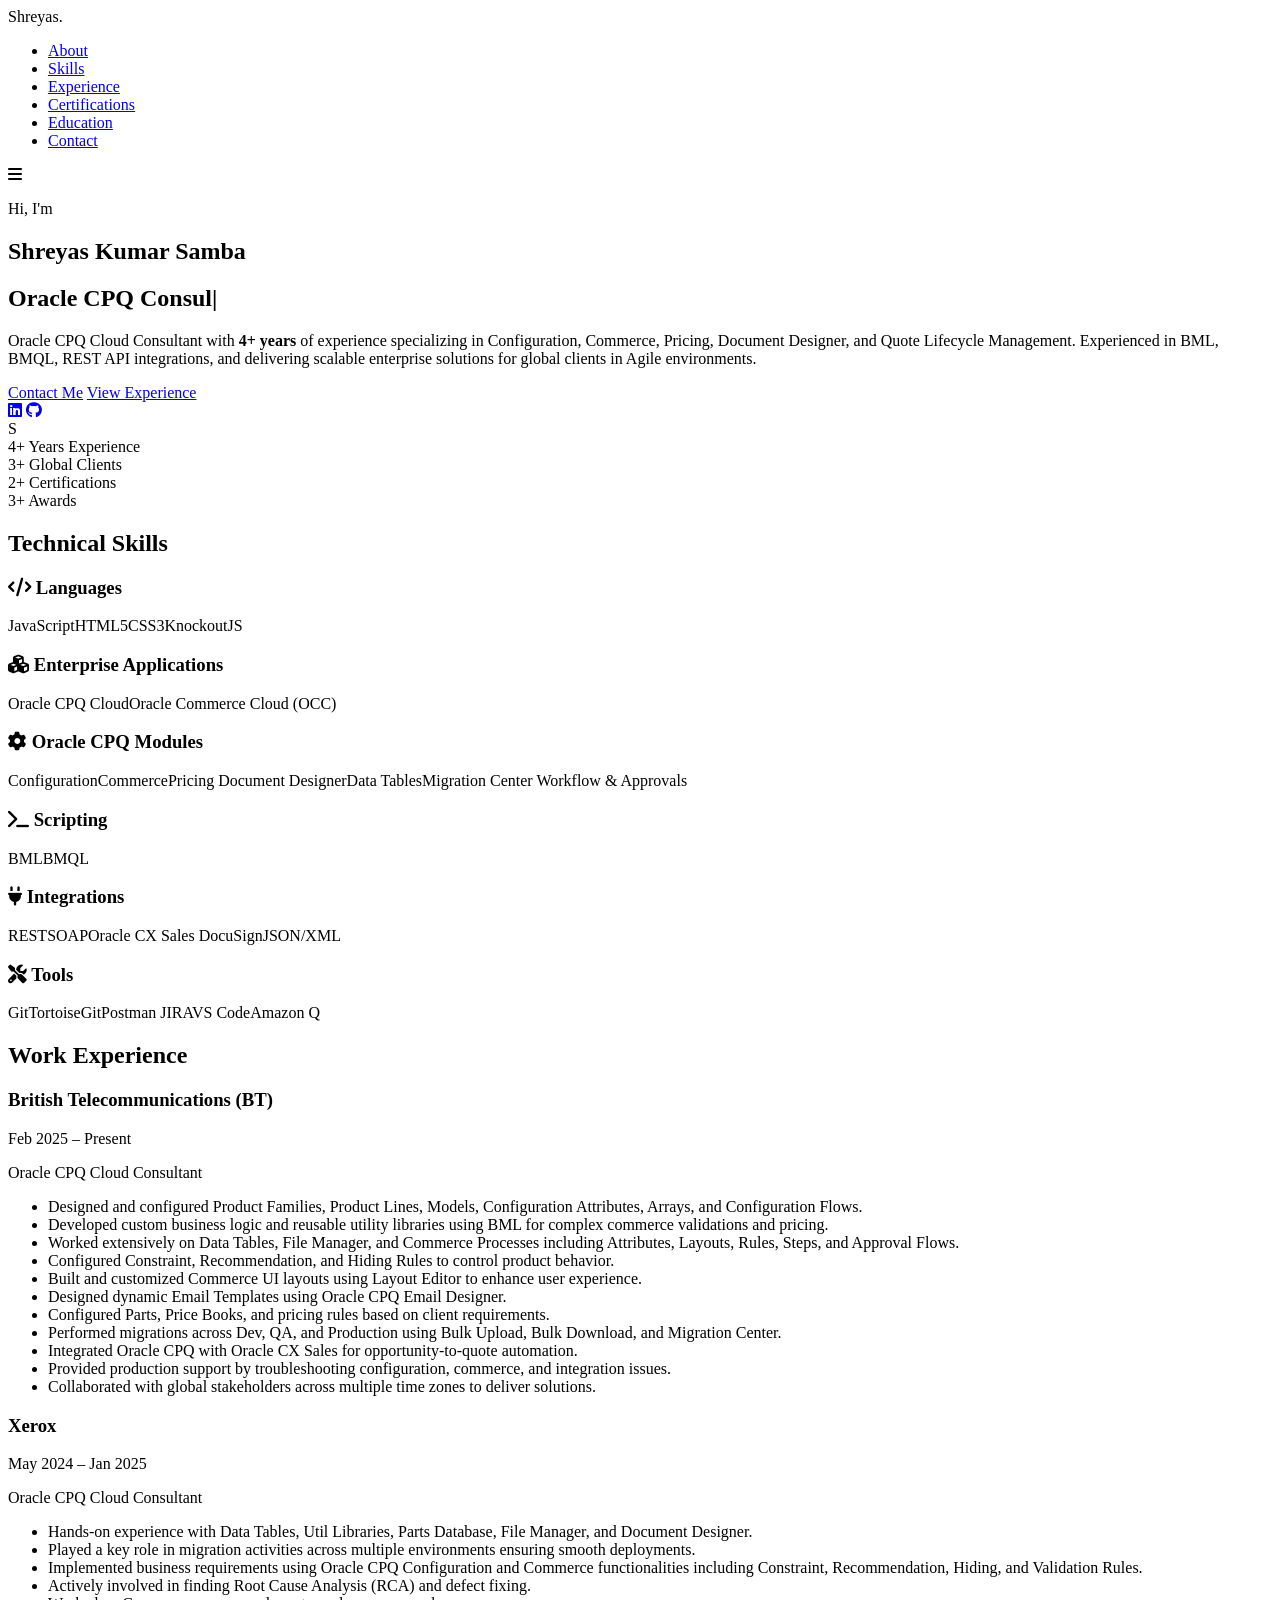
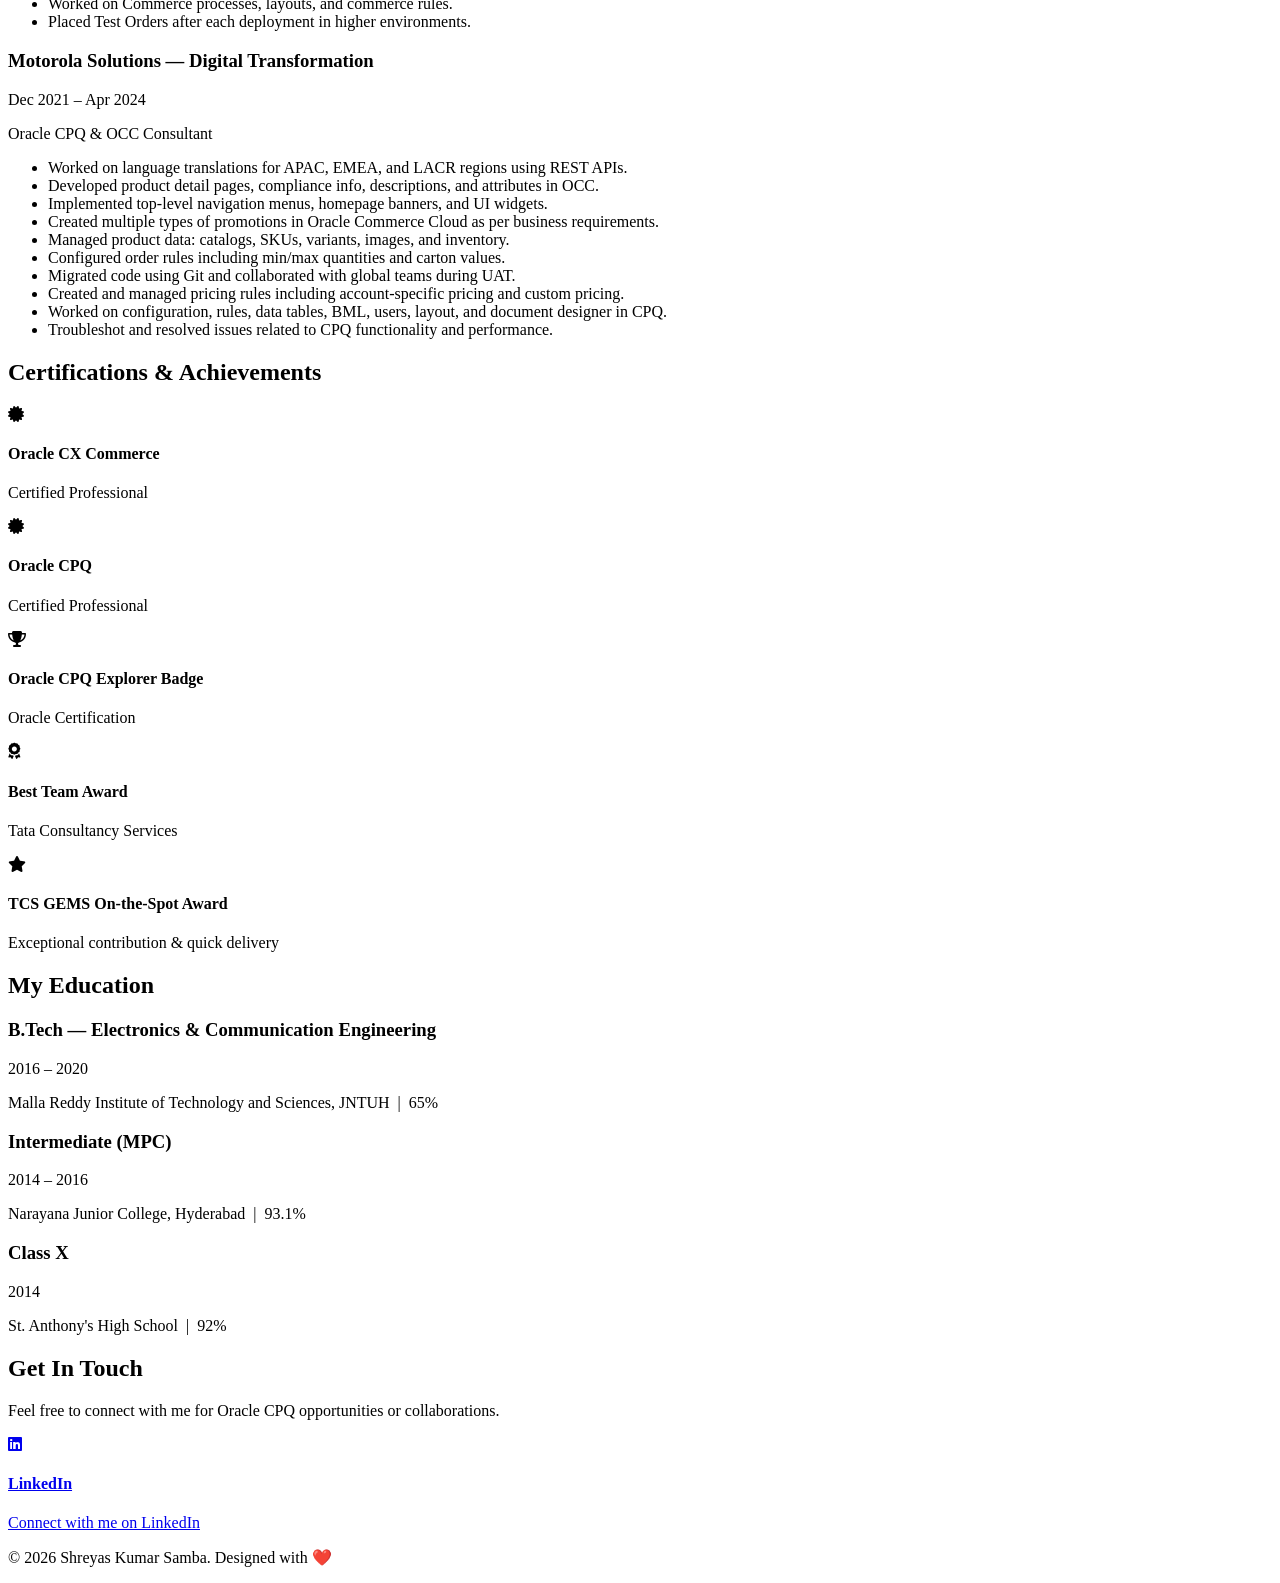
==== commit 1904b622: "Add files via upload" ====
--- a/index.html
+++ b/index.html
@@ -44,8 +44,6 @@
         <a href="#experience" class="btn-secondary">View Experience</a>
       </div>
       <div class="hero-socials">
-        <a href="mailto:sambashreyas.88@gmail.com" title="Email"><i class="fas fa-envelope"></i></a>
-        <a href="tel:+919959644225" title="Phone"><i class="fas fa-phone"></i></a>
         <a href="https://linkedin.com/in/samba-shreyas-kumar" target="_blank" title="LinkedIn"><i class="fab fa-linkedin"></i></a>
         <a href="https://github.com/ShreyasKumarSamba" target="_blank" title="GitHub"><i class="fab fa-github"></i></a>
       </div>
@@ -56,6 +54,26 @@
       </div>
     </div>
   </section>
+
+  <!-- STATS -->
+  <div class="stats-bar">
+    <div class="stat">
+      <span class="stat-num" data-target="4">0+</span>
+      <span class="stat-label">Years Experience</span>
+    </div>
+    <div class="stat">
+      <span class="stat-num" data-target="3">0+</span>
+      <span class="stat-label">Global Clients</span>
+    </div>
+    <div class="stat">
+      <span class="stat-num" data-target="2">0+</span>
+      <span class="stat-label">Certifications</span>
+    </div>
+    <div class="stat">
+      <span class="stat-num" data-target="3">0+</span>
+      <span class="stat-label">Awards</span>
+    </div>
+  </div>
 
   <!-- SKILLS -->
   <section id="skills" class="section">
@@ -263,20 +281,10 @@
     <h2 class="section-title">Get In <span>Touch</span></h2>
     <p class="contact-sub">Feel free to connect with me for Oracle CPQ opportunities or collaborations.</p>
     <div class="contact-cards">
-      <a href="mailto:sambashreyas.88@gmail.com" class="contact-card">
-        <i class="fas fa-envelope"></i>
-        <h4>Email</h4>
-        <p>sambashreyas.88@gmail.com</p>
-      </a>
-      <a href="tel:+919959644225" class="contact-card">
-        <i class="fas fa-phone"></i>
-        <h4>Phone</h4>
-        <p>+91-9959644225</p>
-      </a>
       <a href="https://linkedin.com/in/samba-shreyas-kumar" target="_blank" class="contact-card">
         <i class="fab fa-linkedin"></i>
         <h4>LinkedIn</h4>
-        <p>samba-shreyas-kumar</p>
+        <p>Connect with me on LinkedIn</p>
       </a>
     </div>
   </section>
@@ -303,18 +311,61 @@
     }
     type();
 
-    // Navbar scroll
+    // Navbar scroll + active link highlight
+    const sections = document.querySelectorAll("section[id]");
+    const navLinks = document.querySelectorAll(".nav-links a");
     window.addEventListener("scroll", () => {
       document.querySelector(".navbar").classList.toggle("scrolled", window.scrollY > 50);
+      let current = "";
+      sections.forEach(s => { if (window.scrollY >= s.offsetTop - 80) current = s.id; });
+      navLinks.forEach(a => {
+        a.classList.remove("active");
+        if (a.getAttribute("href") === "#" + current) a.classList.add("active");
+      });
     });
 
-    // Smooth scroll
+    // Mobile menu toggle
+    document.querySelector(".hamburger").addEventListener("click", () => {
+      document.querySelector(".nav-links").classList.toggle("open");
+    });
+
+    // Smooth scroll & close mobile menu
     document.querySelectorAll('a[href^="#"]').forEach(a => {
       a.addEventListener("click", e => {
         e.preventDefault();
+        document.querySelector(".nav-links").classList.remove("open");
         document.querySelector(a.getAttribute("href")).scrollIntoView({ behavior: "smooth" });
       });
     });
+
+    // Scroll reveal animation
+    const observer = new IntersectionObserver((entries) => {
+      entries.forEach(e => { if (e.isIntersecting) { e.target.classList.add("visible"); } });
+    }, { threshold: 0.1 });
+    document.querySelectorAll(".skill-group, .timeline-item, .info-card, .contact-card").forEach(el => {
+      el.classList.add("reveal");
+      observer.observe(el);
+    });
+
+    // Stats counter animation
+    const counters = document.querySelectorAll(".stat-num");
+    const statsObserver = new IntersectionObserver((entries) => {
+      entries.forEach(e => {
+        if (e.isIntersecting) {
+          const target = +e.target.getAttribute("data-target");
+          let count = 0;
+          const inc = target / 60;
+          const update = () => {
+            count += inc;
+            if (count < target) { e.target.textContent = Math.ceil(count) + "+"; requestAnimationFrame(update); }
+            else { e.target.textContent = target + "+"; }
+          };
+          update();
+          statsObserver.unobserve(e.target);
+        }
+      });
+    }, { threshold: 0.5 });
+    counters.forEach(c => statsObserver.observe(c));
   </script>
 
 </body>
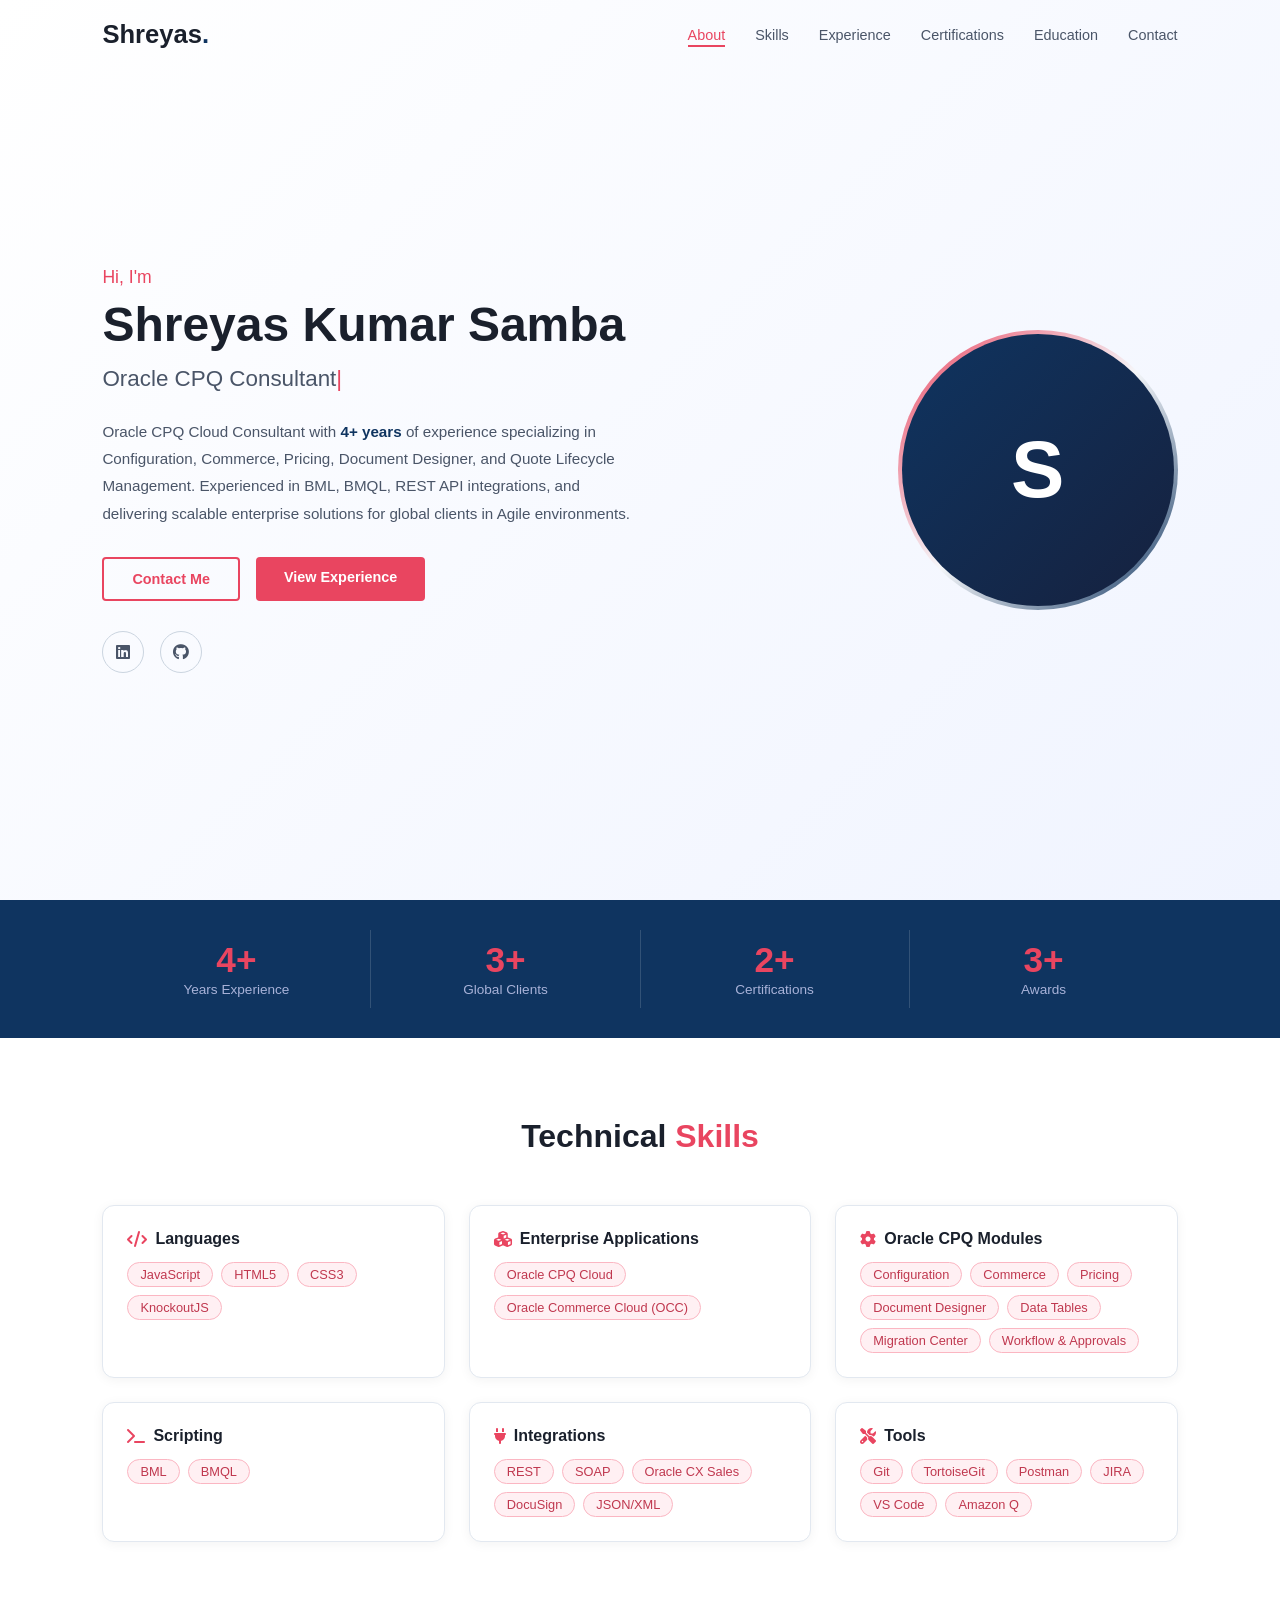
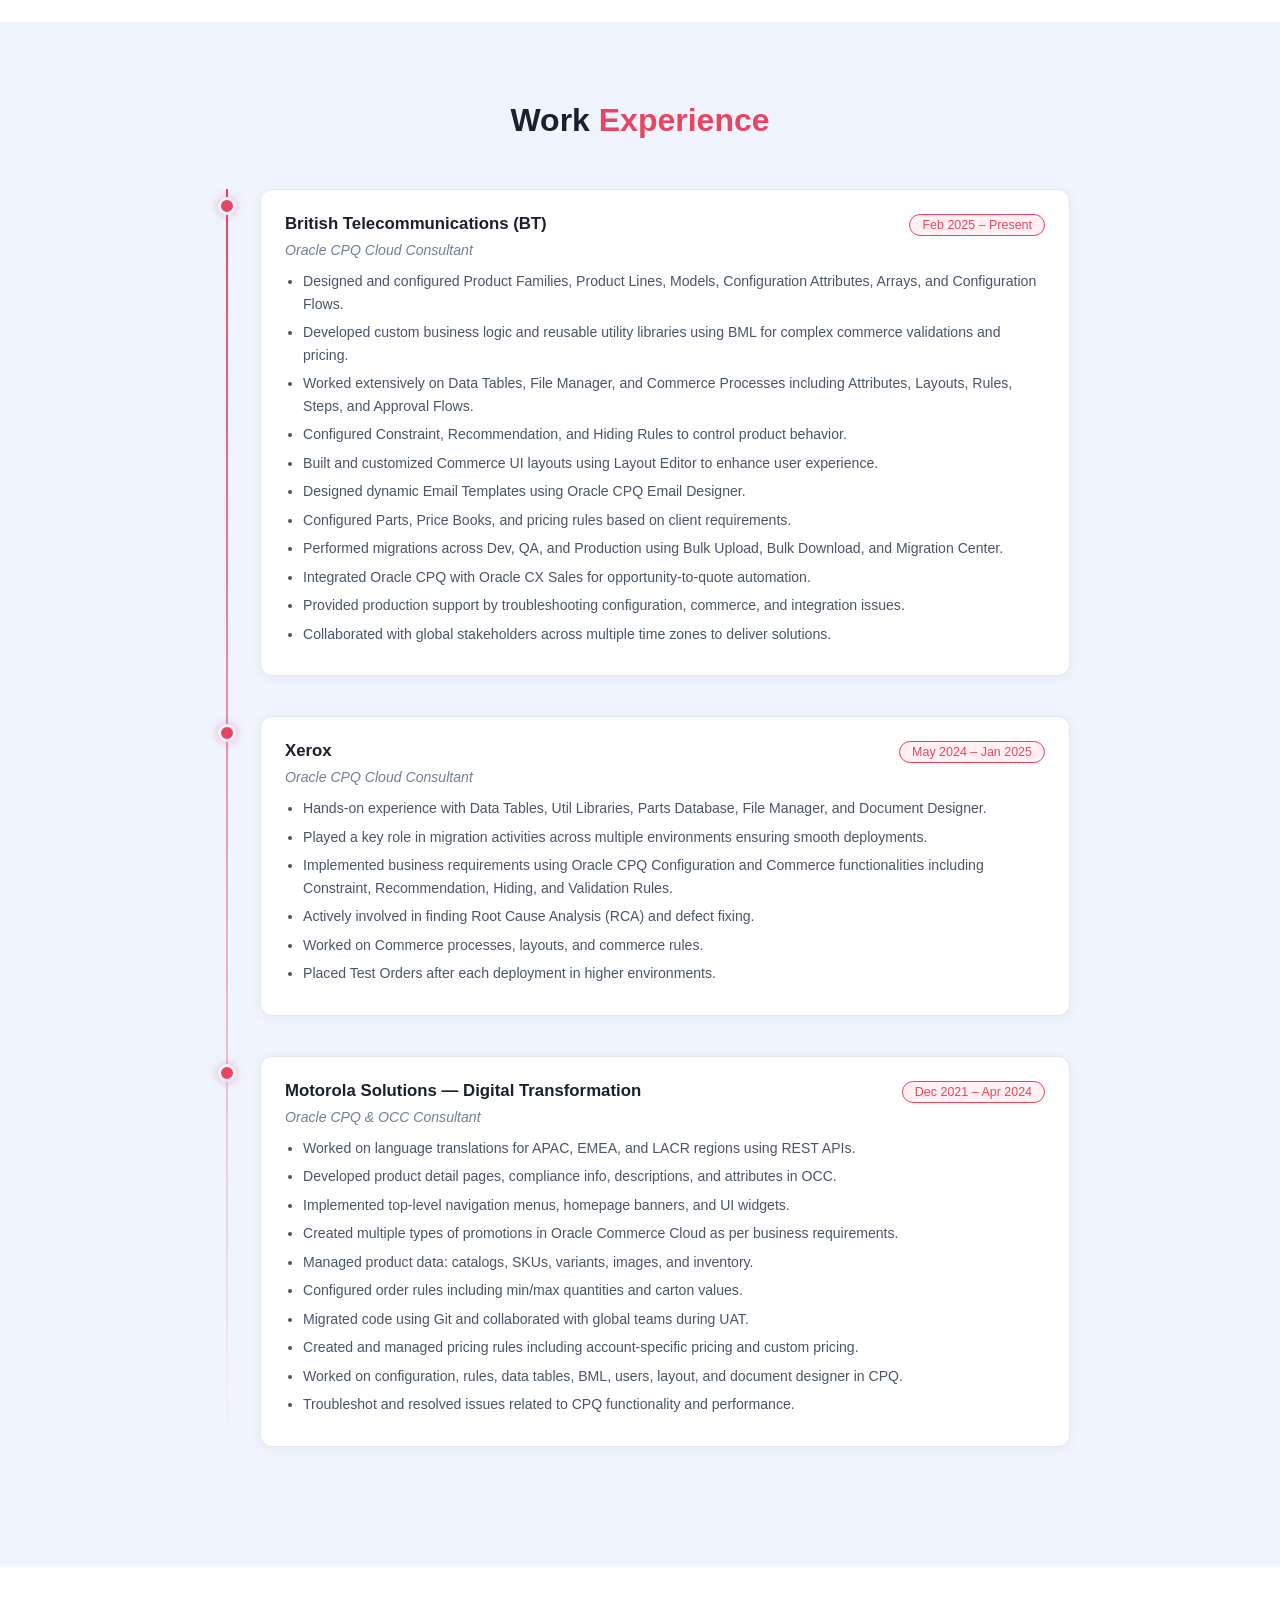
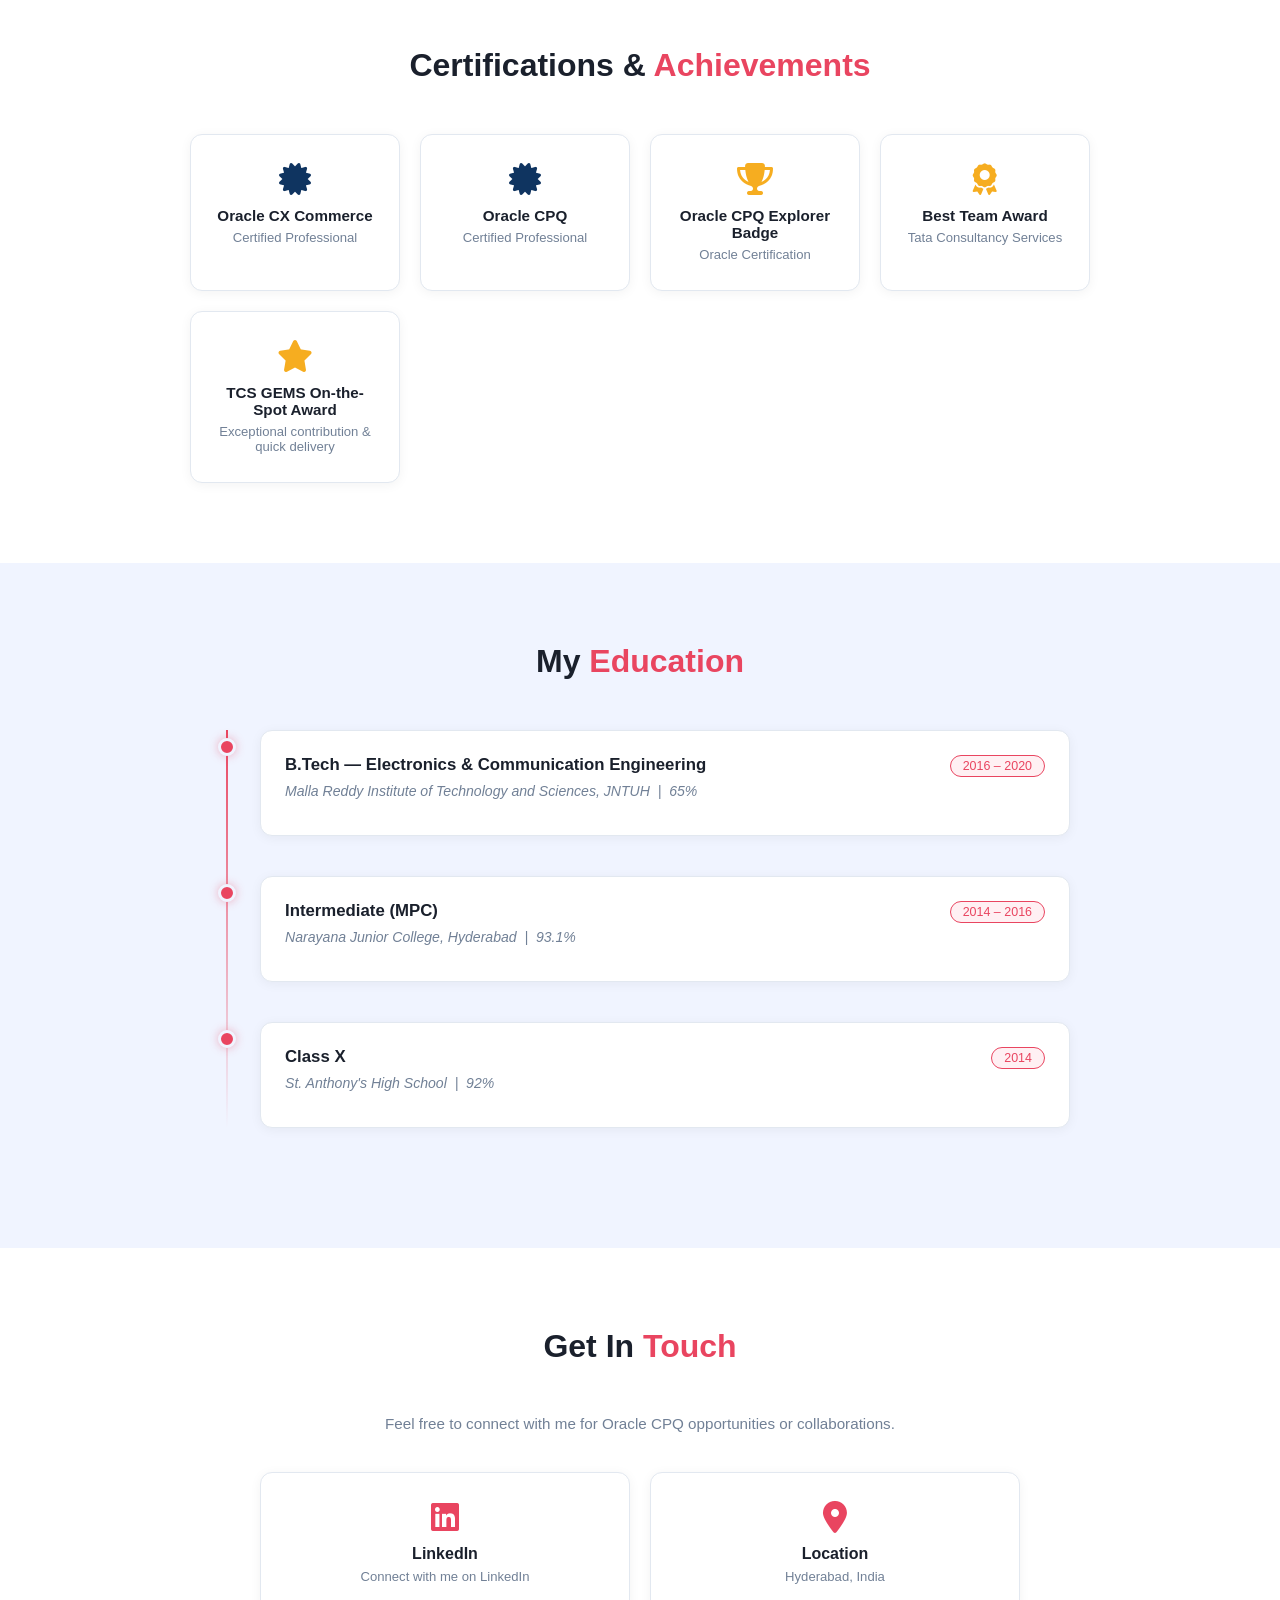
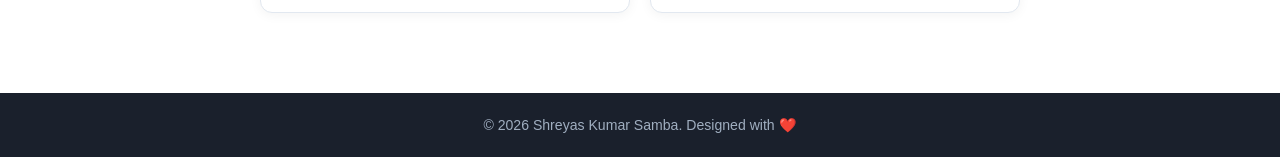
==== commit f35e6b90: "Add files via upload" ====
--- a/index.html
+++ b/index.html
@@ -286,6 +286,11 @@
         <h4>LinkedIn</h4>
         <p>Connect with me on LinkedIn</p>
       </a>
+      <div class="contact-card">
+        <i class="fas fa-map-marker-alt"></i>
+        <h4>Location</h4>
+        <p>Hyderabad, India</p>
+      </div>
     </div>
   </section>
 
--- a/style.css
+++ b/style.css
@@ -0,0 +1,511 @@
+* { margin: 0; padding: 0; box-sizing: border-box; }
+
+body {
+  font-family: 'Poppins', sans-serif;
+  background: #f5f7fa;
+  color: #2d3748;
+  scroll-behavior: smooth;
+}
+
+/* NAVBAR */
+.navbar {
+  position: fixed;
+  top: 0; left: 0; right: 0;
+  display: flex;
+  justify-content: space-between;
+  align-items: center;
+  padding: 20px 8%;
+  z-index: 1000;
+  transition: all 0.3s;
+}
+
+.navbar.scrolled {
+  background: rgba(255,255,255,0.97);
+  backdrop-filter: blur(10px);
+  padding: 14px 8%;
+  box-shadow: 0 2px 20px rgba(0,0,0,0.08);
+}
+
+.nav-logo {
+  font-size: 1.6rem;
+  font-weight: 700;
+  color: #1a202c;
+}
+
+.nav-logo span { color: #0f3460; }
+
+.nav-links {
+  display: flex;
+  list-style: none;
+  gap: 30px;
+}
+
+.nav-links a {
+  color: #4a5568;
+  text-decoration: none;
+  font-size: 0.9rem;
+  font-weight: 500;
+  transition: color 0.3s;
+  position: relative;
+}
+
+.nav-links a::after {
+  content: '';
+  position: absolute;
+  bottom: -4px; left: 0;
+  width: 0; height: 2px;
+  background: #e94560;
+  transition: width 0.3s;
+}
+
+.nav-links a:hover { color: #e94560; }
+.nav-links a:hover::after { width: 100%; }
+
+.hamburger { display: none; color: #e94560; font-size: 1.4rem; cursor: pointer; }
+
+/* HERO */
+.hero {
+  min-height: 100vh;
+  display: flex;
+  align-items: center;
+  justify-content: space-between;
+  padding: 100px 8% 60px;
+  gap: 40px;
+  background: linear-gradient(135deg, #ffffff 0%, #f0f4ff 100%);
+}
+
+.hero-left { flex: 1; }
+
+.hero-greeting {
+  color: #e94560;
+  font-size: 1.1rem;
+  font-weight: 500;
+  margin-bottom: 8px;
+}
+
+.hero-name {
+  font-size: 3rem;
+  font-weight: 700;
+  color: #1a202c;
+  line-height: 1.2;
+  margin-bottom: 12px;
+}
+
+.hero-title {
+  font-size: 1.4rem;
+  font-weight: 500;
+  color: #4a5568;
+  margin-bottom: 20px;
+  min-height: 2rem;
+}
+
+.cursor {
+  color: #e94560;
+  animation: blink 1s infinite;
+}
+
+@keyframes blink { 0%,100%{opacity:1} 50%{opacity:0} }
+
+.hero-desc {
+  color: #4a5568;
+  font-size: 0.95rem;
+  line-height: 1.8;
+  max-width: 540px;
+  margin-bottom: 30px;
+}
+
+.hero-desc strong { color: #0f3460; }
+
+.hero-btns { display: flex; gap: 16px; margin-bottom: 30px; flex-wrap: wrap; }
+
+.btn-primary {
+  padding: 12px 28px;
+  background: transparent;
+  border: 2px solid #e94560;
+  color: #e94560;
+  border-radius: 4px;
+  text-decoration: none;
+  font-weight: 600;
+  font-size: 0.9rem;
+  transition: all 0.3s;
+}
+
+.btn-primary:hover { background: rgba(233,69,96,0.08); }
+
+.btn-secondary {
+  padding: 12px 28px;
+  background: #e94560;
+  color: #fff;
+  border-radius: 4px;
+  text-decoration: none;
+  font-weight: 600;
+  font-size: 0.9rem;
+  transition: all 0.3s;
+}
+
+.btn-secondary:hover { background: #c73652; }
+
+.hero-socials { display: flex; gap: 16px; }
+
+.hero-socials a {
+  width: 42px; height: 42px;
+  border: 1px solid #cbd5e0;
+  border-radius: 50%;
+  display: flex;
+  align-items: center;
+  justify-content: center;
+  color: #4a5568;
+  text-decoration: none;
+  font-size: 1rem;
+  transition: all 0.3s;
+}
+
+.hero-socials a:hover { border-color: #e94560; color: #e94560; transform: translateY(-3px); }
+
+.hero-right { flex: 0 0 auto; }
+
+.hero-img-wrapper {
+  width: 280px; height: 280px;
+  border-radius: 50%;
+  padding: 4px;
+  background: linear-gradient(135deg, #e94560, #f5f7fa, #0f3460);
+  animation: rotate 6s linear infinite;
+}
+
+@keyframes rotate { from{transform:rotate(0deg)} to{transform:rotate(360deg)} }
+
+.hero-img {
+  width: 100%; height: 100%;
+  border-radius: 50%;
+  background: linear-gradient(135deg, #0f3460, #16213e);
+  display: flex;
+  align-items: center;
+  justify-content: center;
+  font-size: 5rem;
+  font-weight: 700;
+  color: #fff;
+  animation: rotate 6s linear infinite reverse;
+}
+
+/* SECTIONS */
+.section {
+  padding: 80px 8%;
+  background: #ffffff;
+}
+
+.section-alt {
+  background: #f0f4ff;
+}
+
+.section-title {
+  font-size: 2rem;
+  font-weight: 700;
+  color: #1a202c;
+  margin-bottom: 50px;
+  text-align: center;
+}
+
+.section-title span { color: #e94560; }
+
+/* SKILLS */
+.skills-container {
+  display: grid;
+  grid-template-columns: repeat(auto-fit, minmax(280px, 1fr));
+  gap: 24px;
+}
+
+.skill-group {
+  background: #fff;
+  border-radius: 12px;
+  padding: 24px;
+  border: 1px solid #e2e8f0;
+  box-shadow: 0 2px 12px rgba(0,0,0,0.05);
+  transition: transform 0.3s, border-color 0.3s;
+}
+
+.skill-group:hover { transform: translateY(-4px); border-color: #e94560; }
+
+.skill-group h3 {
+  color: #1a202c;
+  font-size: 1rem;
+  font-weight: 600;
+  margin-bottom: 14px;
+  display: flex;
+  align-items: center;
+  gap: 8px;
+}
+
+.skill-group h3 i { color: #e94560; }
+
+.skill-tags { display: flex; flex-wrap: wrap; gap: 8px; }
+
+.skill-tags span {
+  background: #fff0f3;
+  border: 1px solid #fbb6c2;
+  color: #c0384f;
+  padding: 4px 12px;
+  border-radius: 20px;
+  font-size: 0.8rem;
+  font-weight: 500;
+}
+
+/* TIMELINE */
+.timeline { position: relative; max-width: 860px; margin: 0 auto; }
+
+.timeline::before {
+  content: '';
+  position: absolute;
+  left: 16px; top: 0; bottom: 0;
+  width: 2px;
+  background: linear-gradient(to bottom, #e94560, transparent);
+}
+
+.timeline-item {
+  position: relative;
+  padding-left: 50px;
+  margin-bottom: 40px;
+}
+
+.timeline-dot {
+  position: absolute;
+  left: 8px; top: 8px;
+  width: 18px; height: 18px;
+  border-radius: 50%;
+  background: #e94560;
+  border: 3px solid #f0f4ff;
+  box-shadow: 0 0 10px rgba(233,69,96,0.4);
+}
+
+.timeline-content {
+  background: #fff;
+  border-radius: 12px;
+  padding: 24px;
+  border: 1px solid #e2e8f0;
+  box-shadow: 0 2px 12px rgba(0,0,0,0.05);
+  transition: border-color 0.3s;
+}
+
+.timeline-content:hover { border-color: #e94560; }
+
+.timeline-header {
+  display: flex;
+  justify-content: space-between;
+  align-items: flex-start;
+  flex-wrap: wrap;
+  gap: 10px;
+  margin-bottom: 6px;
+}
+
+.timeline-header h3 {
+  color: #1a202c;
+  font-size: 1.05rem;
+  font-weight: 600;
+}
+
+.badge {
+  background: #fff0f3;
+  border: 1px solid #e94560;
+  color: #e94560;
+  padding: 3px 12px;
+  border-radius: 20px;
+  font-size: 0.78rem;
+  white-space: nowrap;
+}
+
+.tl-role {
+  color: #718096;
+  font-size: 0.88rem;
+  font-style: italic;
+  margin-bottom: 12px;
+}
+
+.timeline-content ul { padding-left: 18px; }
+
+.timeline-content li {
+  color: #4a5568;
+  font-size: 0.88rem;
+  margin-bottom: 6px;
+  line-height: 1.6;
+}
+
+/* CARDS */
+.cards-grid {
+  display: grid;
+  grid-template-columns: repeat(auto-fit, minmax(200px, 1fr));
+  gap: 20px;
+  max-width: 900px;
+  margin: 0 auto;
+}
+
+.info-card {
+  background: #fff;
+  border-radius: 12px;
+  padding: 28px 20px;
+  text-align: center;
+  border: 1px solid #e2e8f0;
+  box-shadow: 0 2px 12px rgba(0,0,0,0.05);
+  transition: all 0.3s;
+}
+
+.info-card:hover { transform: translateY(-5px); border-color: #e94560; }
+
+.info-card i {
+  font-size: 2rem;
+  margin-bottom: 12px;
+}
+
+.info-card.cert i { color: #0f3460; }
+.info-card.achieve i { color: #f6ad20; }
+
+.info-card h4 {
+  color: #1a202c;
+  font-size: 0.95rem;
+  font-weight: 600;
+  margin-bottom: 6px;
+}
+
+.info-card p {
+  color: #718096;
+  font-size: 0.82rem;
+}
+
+/* CONTACT */
+.contact-sub {
+  text-align: center;
+  color: #718096;
+  margin-bottom: 40px;
+  font-size: 0.95rem;
+}
+
+.contact-cards {
+  display: grid;
+  grid-template-columns: repeat(auto-fit, minmax(220px, 1fr));
+  gap: 20px;
+  max-width: 760px;
+  margin: 0 auto;
+}
+
+.contact-card {
+  background: #fff;
+  border-radius: 12px;
+  padding: 28px 20px;
+  text-align: center;
+  border: 1px solid #e2e8f0;
+  box-shadow: 0 2px 12px rgba(0,0,0,0.05);
+  text-decoration: none;
+  transition: all 0.3s;
+}
+
+.contact-card:hover { transform: translateY(-5px); border-color: #e94560; }
+
+.contact-card i {
+  font-size: 2rem;
+  color: #e94560;
+  margin-bottom: 12px;
+}
+
+.contact-card h4 {
+  color: #1a202c;
+  font-size: 1rem;
+  font-weight: 600;
+  margin-bottom: 6px;
+}
+
+.contact-card p {
+  color: #718096;
+  font-size: 0.82rem;
+  word-break: break-all;
+}
+
+/* FOOTER */
+footer {
+  text-align: center;
+  padding: 24px;
+  background: #1a202c;
+  color: #a0aec0;
+  font-size: 0.88rem;
+}
+
+/* ACTIVE NAV LINK */
+.nav-links a.active { color: #e94560; }
+.nav-links a.active::after { width: 100%; }
+
+/* MOBILE MENU OPEN */
+@media (max-width: 768px) {
+  .nav-links.open {
+    display: flex;
+    flex-direction: column;
+    position: absolute;
+    top: 70px; left: 0; right: 0;
+    background: #fff;
+    padding: 20px;
+    box-shadow: 0 8px 20px rgba(0,0,0,0.1);
+    gap: 16px;
+    z-index: 999;
+  }
+}
+
+/* STATS BAR */
+.stats-bar {
+  display: flex;
+  justify-content: center;
+  flex-wrap: wrap;
+  gap: 0;
+  background: #0f3460;
+  padding: 30px 8%;
+}
+
+.stat {
+  flex: 1;
+  min-width: 140px;
+  text-align: center;
+  padding: 10px 20px;
+  border-right: 1px solid rgba(255,255,255,0.15);
+}
+
+.stat:last-child { border-right: none; }
+
+.stat-num {
+  display: block;
+  font-size: 2.2rem;
+  font-weight: 700;
+  color: #e94560;
+}
+
+.stat-label {
+  font-size: 0.85rem;
+  color: #a8b2d8;
+  font-weight: 400;
+}
+
+/* SCROLL REVEAL */
+.reveal {
+  opacity: 0;
+  transform: translateY(30px);
+  transition: opacity 0.6s ease, transform 0.6s ease;
+}
+
+.reveal.visible {
+  opacity: 1;
+  transform: translateY(0);
+}
+
+/* RESPONSIVE */
+@media (max-width: 768px) {
+  .nav-links { display: none; }
+  .hamburger { display: block; }
+  .hero { flex-direction: column-reverse; padding: 120px 6% 60px; text-align: center; }
+  .hero-name { font-size: 2rem; }
+  .hero-btns { justify-content: center; }
+  .hero-socials { justify-content: center; }
+  .hero-img-wrapper { width: 200px; height: 200px; }
+  .hero-img { font-size: 3.5rem; }
+  .hero-desc { margin: 0 auto 30px; }
+  .section { padding: 60px 6%; }
+  .timeline::before { left: 10px; }
+  .timeline-item { padding-left: 36px; }
+  .timeline-dot { left: 2px; }
+  .stats-bar { gap: 10px; }
+  .stat { border-right: none; border-bottom: 1px solid rgba(255,255,255,0.1); }
+  .stat:last-child { border-bottom: none; }
+}
